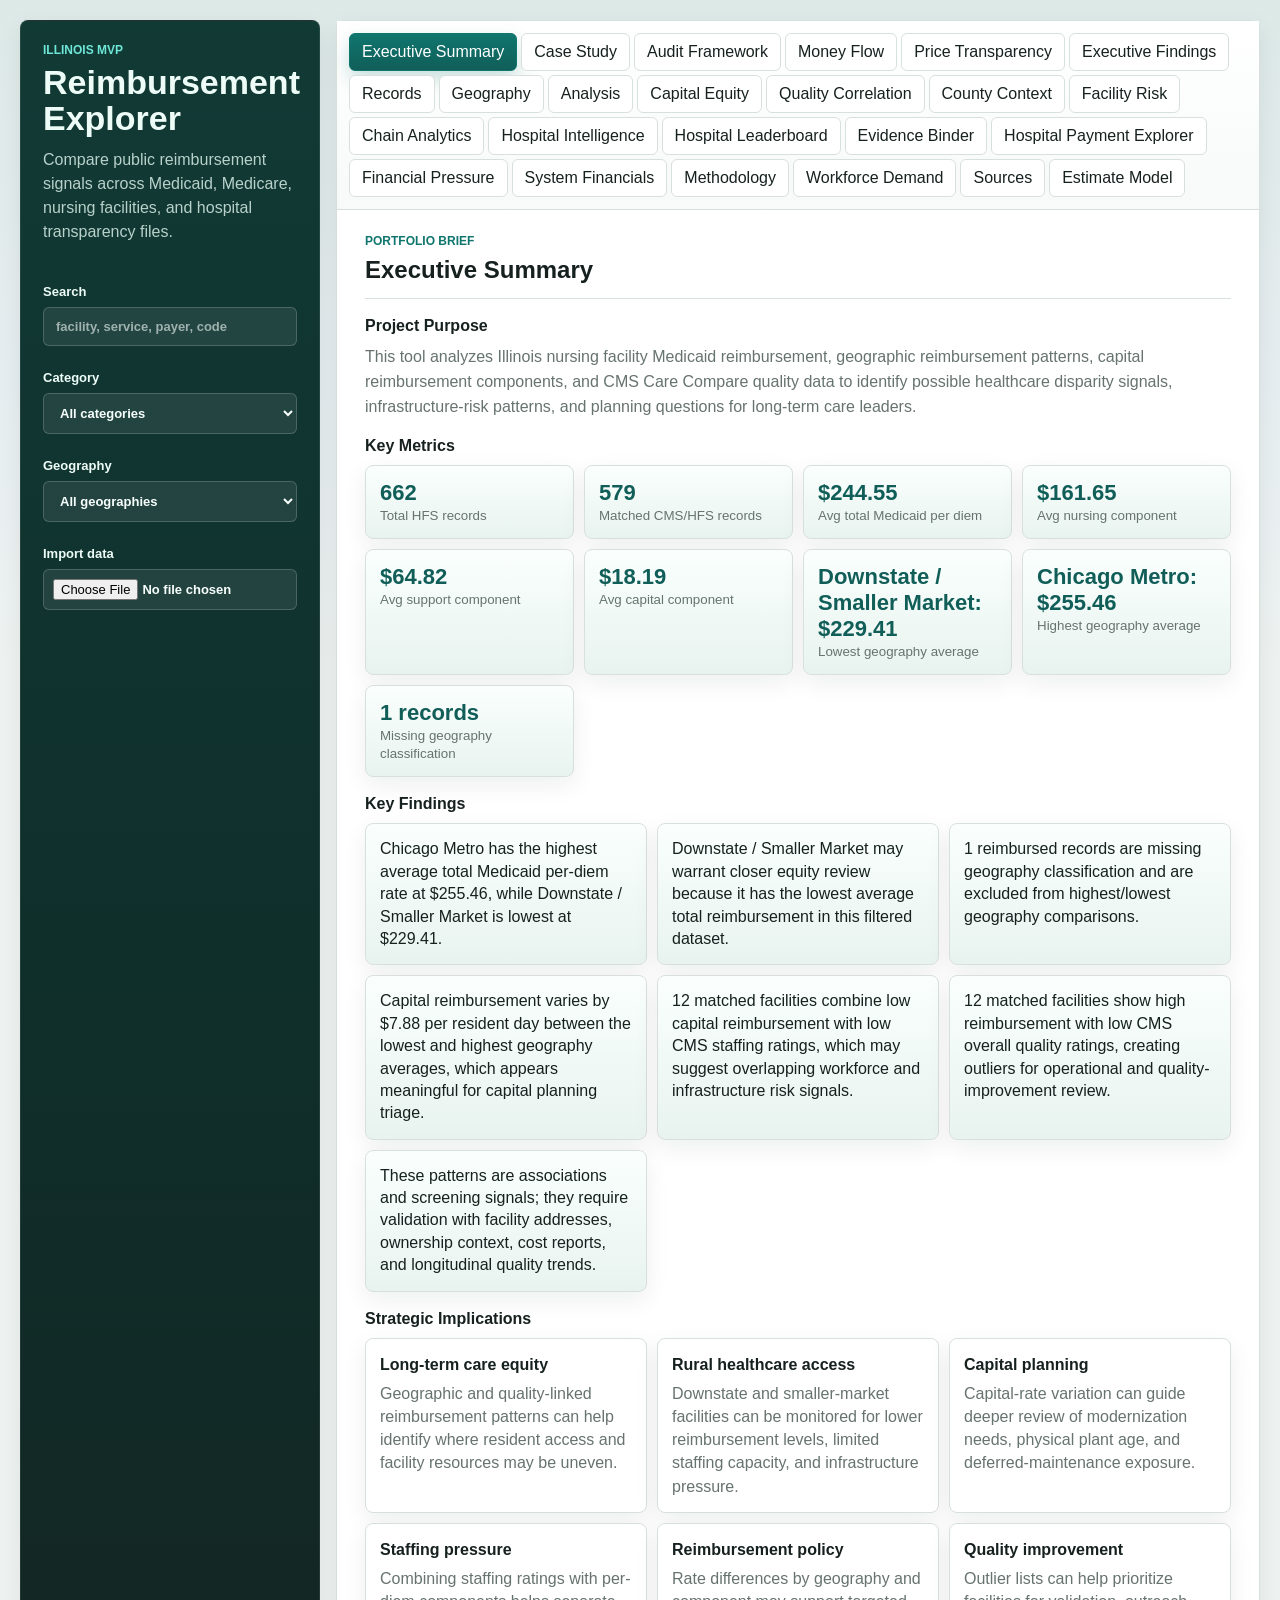
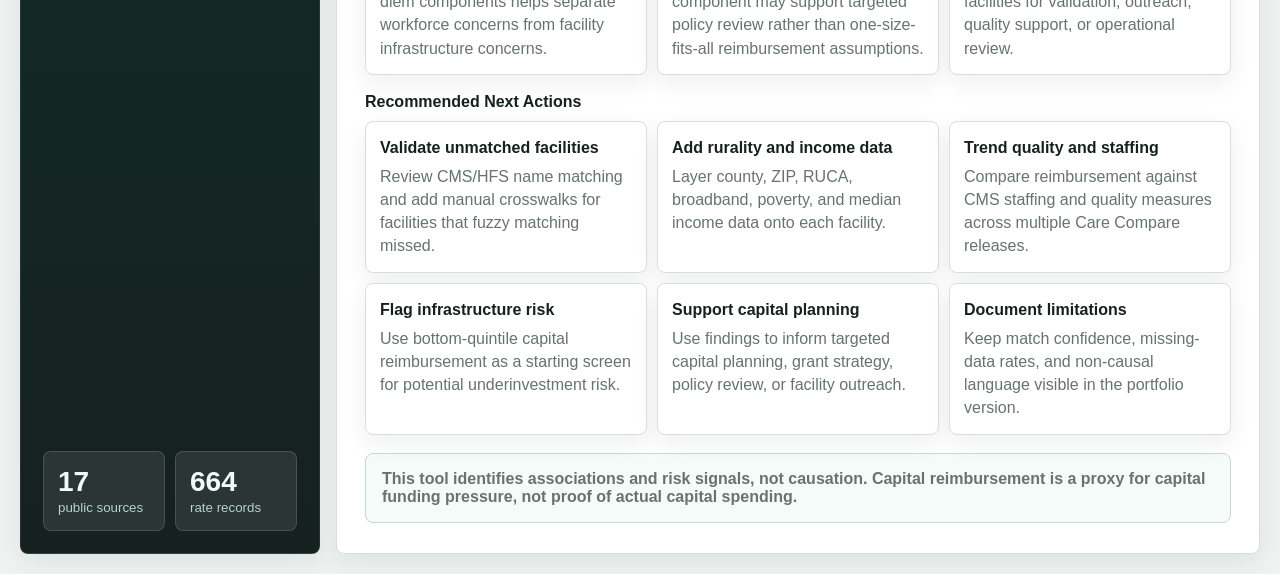
==== index.html @ bda6187b "Add system capacity extraction queue" ====
<!doctype html>
<html lang="en">
  <head>
    <meta charset="utf-8">
    <meta name="viewport" content="width=device-width, initial-scale=1">
    <title>Illinois Reimbursement Explorer</title>
    <link rel="stylesheet" href="styles.css?v=2026-05-26-case-study-1">
  </head>
  <body>
    <main class="shell">
      <section class="workspace">
        <aside class="sidebar" aria-label="Research controls">
          <div>
            <p class="eyebrow">Illinois MVP</p>
            <h1>Reimbursement Explorer</h1>
            <p class="lede">Compare public reimbursement signals across Medicaid, Medicare, nursing facilities, and hospital transparency files.</p>
          </div>

          <label class="field">
            <span>Search</span>
            <input id="searchInput" type="search" placeholder="facility, service, payer, code">
          </label>

          <label class="field">
            <span>Category</span>
            <select id="categorySelect">
              <option value="all">All categories</option>
            </select>
          </label>

          <label class="field">
            <span>Geography</span>
            <select id="tierSelect">
              <option value="all">All geographies</option>
            </select>
          </label>

          <label class="field">
            <span>Import data</span>
            <input id="importInput" type="file" accept=".csv,.json,application/json,text/csv">
          </label>

          <div class="metric-stack">
            <div>
              <span id="sourceCount">0</span>
              <small>public sources</small>
            </div>
            <div>
              <span id="recordCount">0</span>
              <small>rate records</small>
            </div>
          </div>
        </aside>

        <section class="content">
          <nav class="tabs" aria-label="Dashboard sections">
            <button class="tab active" data-tab="executive">Executive Summary</button>
            <button class="tab" data-tab="caseStudy">Case Study</button>
            <button class="tab" data-tab="audit">Audit Framework</button>
            <button class="tab" data-tab="moneyFlow">Money Flow</button>
            <button class="tab" data-tab="priceTransparency">Price Transparency</button>
            <button class="tab" data-tab="findings">Executive Findings</button>
            <button class="tab" data-tab="records">Records</button>
            <button class="tab" data-tab="geography">Geography</button>
            <button class="tab" data-tab="analysis">Analysis</button>
            <button class="tab" data-tab="capital">Capital Equity</button>
            <button class="tab" data-tab="quality">Quality Correlation</button>
            <button class="tab" data-tab="county">County Context</button>
            <button class="tab" data-tab="facilityRisk">Facility Risk</button>
            <button class="tab" data-tab="chain">Chain Analytics</button>
            <button class="tab" data-tab="hospital">Hospital Intelligence</button>
            <button class="tab" data-tab="leaderboard">Hospital Leaderboard</button>
            <button class="tab" data-tab="binder">Evidence Binder</button>
            <button class="tab" data-tab="payment">Hospital Payment Explorer</button>
            <button class="tab" data-tab="pressure">Financial Pressure</button>
            <button class="tab" data-tab="systemFinance">System Financials</button>
            <button class="tab" data-tab="methodology">Methodology</button>
            <button class="tab" data-tab="workforce">Workforce Demand</button>
            <button class="tab" data-tab="sources">Sources</button>
            <button class="tab" data-tab="model">Estimate Model</button>
          </nav>

          <section id="executivePanel" class="panel active" aria-labelledby="executive">
            <div class="panel-head">
              <div>
                <p class="eyebrow">Portfolio brief</p>
                <h2>Executive Summary</h2>
              </div>
            </div>
            <section class="summary-section">
              <h3>Project Purpose</h3>
              <p id="projectPurpose" class="summary-copy"></p>
            </section>
            <section class="summary-section">
              <h3>Key Metrics</h3>
              <div id="executiveMetricCards" class="executive-metrics"></div>
            </section>
            <section class="summary-section">
              <h3>Key Findings</h3>
              <div id="executiveFindings" class="finding-list"></div>
            </section>
            <section class="summary-section">
              <h3>Strategic Implications</h3>
              <div id="strategicImplications" class="strategy-grid"></div>
            </section>
            <section class="summary-section">
              <h3>Recommended Next Actions</h3>
              <div id="recommendedActions" class="strategy-grid"></div>
            </section>
            <div class="callout muted-callout">
              This tool identifies associations and risk signals, not causation. Capital reimbursement is a proxy for capital funding pressure, not proof of actual capital spending.
            </div>
          </section>

          <section id="caseStudyPanel" class="panel" aria-labelledby="caseStudy">
            <div class="panel-head">
              <div>
                <p class="eyebrow">Portfolio story</p>
                <h2>Case Study</h2>
              </div>
            </div>
            <div class="callout muted-callout">
              This case study explains the project as a healthcare economics, reimbursement intelligence, and disparity analytics portfolio piece. Findings are screening signals and should be validated before operational, financial, or policy decisions.
            </div>
            <section class="summary-section">
              <h3>Project Narrative</h3>
              <div id="caseStudyNarrative" class="narrative-box"></div>
            </section>
            <section class="summary-section">
              <h3>Top Insights</h3>
              <div id="caseStudyInsightCards" class="executive-metrics"></div>
            </section>
            <section class="summary-section">
              <h3>Evidence Stack</h3>
              <div id="caseStudyEvidenceRows" class="data-table"></div>
            </section>
            <div class="risk-dashboard-grid">
              <section>
                <h3>Strategic Value</h3>
                <div id="caseStudyValueCards" class="finding-list"></div>
              </section>
              <section>
                <h3>Limitations + Next Steps</h3>
                <div id="caseStudyNextSteps" class="finding-list"></div>
              </section>
            </div>
            <section class="summary-section">
              <h3>Portfolio Blurb</h3>
              <div id="caseStudyPortfolioBlurb" class="narrative-box"></div>
            </section>
          </section>

          <section id="auditPanel" class="panel" aria-labelledby="audit">
            <div class="panel-head">
              <div>
                <p class="eyebrow">Audit spine</p>
                <h2>Healthcare Reimbursement Audit Framework</h2>
              </div>
            </div>
            <section class="summary-section">
              <h3>Guiding Question</h3>
              <p class="summary-copy">How does the healthcare system reimburse facilities, where does public money flow, and what can public data actually prove?</p>
            </section>
            <section class="summary-section">
              <h3>Audit Evidence Map</h3>
              <div id="auditEvidenceMap" class="audit-evidence-map"></div>
            </section>
            <div id="auditPipeline" class="audit-pipeline"></div>
            <section class="summary-section">
              <h3>Evidence Types</h3>
              <div id="evidenceTypeCards" class="evidence-grid"></div>
            </section>
            <section class="summary-section">
              <h3>Data Expansion Queue</h3>
              <div id="sourceRegistryRows" class="source-registry"></div>
            </section>
            <div class="callout muted-callout">
              The goal is compliant reimbursement intelligence: complete documentation, accurate coding, care progression, avoidable-complication prevention, and clear limits on what public data can prove.
            </div>
          </section>

          <section id="moneyFlowPanel" class="panel" aria-labelledby="moneyFlow">
            <div class="panel-head">
              <div>
                <p class="eyebrow">Reported payment flow</p>
                <h2>Medicaid Money Flow</h2>
              </div>
            </div>
            <div class="callout muted-callout">
              HFS provider-level transparency data shows aggregate public payment flow by provider, county, provider type, and service year. It is reported payment evidence, not claim-level detail.
            </div>
            <section class="summary-section">
              <h3>Money Flow Summary</h3>
              <div id="moneyFlowMetricCards" class="executive-metrics"></div>
            </section>
            <div class="money-flow-grid">
              <section>
                <h3>Top Paid Providers</h3>
                <div id="topPaidProviders" class="data-table"></div>
              </section>
              <section>
                <h3>Payments by Provider Type</h3>
                <div id="providerTypePayments" class="data-table"></div>
              </section>
            </div>
            <div class="money-flow-grid">
              <section>
                <h3>Payments by County</h3>
                <div id="countyPayments" class="data-table"></div>
              </section>
              <section>
                <h3>Evidence Limits</h3>
                <div id="moneyFlowLimits" class="finding-list"></div>
              </section>
            </div>
          </section>

          <section id="priceTransparencyPanel" class="panel" aria-labelledby="priceTransparency">
            <div class="panel-head">
              <div>
                <p class="eyebrow">Hospital standard charges</p>
                <h2>Price Transparency Importer</h2>
              </div>
              <button id="queryPriceTransparencyButton" class="button">Query Price Files</button>
            </div>
            <div class="callout muted-callout">
              Hospital machine-readable files can show gross charges, cash prices, and payer negotiated-rate signals. They do not prove actual paid claims, patient responsibility, volume, medical necessity, or Medicaid/Medicare payment when those public programs are excluded.
            </div>
            <p id="priceTransparencyStatus" class="status" aria-live="polite"></p>
            <section class="summary-section">
              <h3>Price File Summary</h3>
              <div id="priceTransparencyMetricCards" class="executive-metrics"></div>
            </section>
            <section class="summary-section">
              <h3>Statewide Coverage</h3>
              <div id="priceTransparencyCoverageCards" class="executive-metrics"></div>
            </section>
            <section class="summary-section">
              <h3>Source Registry</h3>
              <div id="priceTransparencyStatusRows" class="data-table"></div>
            </section>
            <section class="summary-section">
              <h3>Source Files</h3>
              <div id="priceTransparencySourceRows" class="data-table"></div>
            </section>
            <section class="summary-section">
              <h3>Service Basket Coverage</h3>
              <div id="priceTransparencyBasketRows" class="data-table wide"></div>
            </section>
            <section class="summary-section">
              <h3>Normalized Price Rows</h3>
              <div id="priceTransparencyExampleRows" class="data-table wide"></div>
            </section>
            <section class="summary-section">
              <h3>Quality Checks</h3>
              <div id="priceTransparencyQualityRows" class="data-table"></div>
            </section>
            <section class="summary-section">
              <h3>Evidence Limits</h3>
              <div id="priceTransparencyLimitCards" class="finding-list"></div>
            </section>
          </section>

          <section id="findingsPanel" class="panel" aria-labelledby="findings">
            <div class="panel-head">
              <div>
                <p class="eyebrow">Policy brief</p>
                <h2>Executive Findings</h2>
              </div>
            </div>
            <div class="callout muted-callout">
              These findings identify associations and screening signals across reimbursement, CMS quality, and county social context. They do not establish causation.
            </div>
            <section class="summary-section">
              <h3>Export-Ready Summary Cards</h3>
              <div id="policySummaryCards" class="executive-metrics"></div>
            </section>
            <section class="summary-section">
              <h3>Report Narrative</h3>
              <div id="policyNarrative" class="narrative-box"></div>
            </section>
            <section class="summary-section">
              <h3>What This May Suggest</h3>
              <div id="policySuggestionCards" class="finding-list"></div>
            </section>
            <div class="policy-grid">
              <section>
                <h3>High Reimbursement + Low Quality Counties</h3>
                <div id="highReimbursementLowQualityCounties" class="data-table"></div>
              </section>
              <section>
                <h3>Low Reimbursement + High Social Risk</h3>
                <div id="lowReimbursementHighRiskCounties" class="data-table"></div>
              </section>
            </div>
            <div class="policy-grid">
              <section>
                <h3>High Capital + Weak Staffing Facilities</h3>
                <div id="highCapitalWeakStaffingFacilities" class="data-table"></div>
              </section>
              <section>
                <h3>Rural Counties with Limited Facility Coverage</h3>
                <div id="ruralLimitedCoverageCounties" class="data-table"></div>
              </section>
            </div>
          </section>

          <section id="recordsPanel" class="panel" aria-labelledby="records">
            <div class="panel-head">
              <div>
                <p class="eyebrow">Published amounts</p>
                <h2>Starter Dataset</h2>
              </div>
              <button id="exportButton" class="button">Export JSON</button>
            </div>
            <p id="importStatus" class="status" aria-live="polite"></p>
            <div class="summary-grid" aria-label="Filtered reimbursement summary">
              <div>
                <span id="visibleCount">0</span>
                <small>visible records</small>
              </div>
              <div>
                <span id="averageAmount">$0</span>
                <small>average published amount</small>
              </div>
              <div>
                <span id="rangeAmount">$0-$0</span>
                <small>published range</small>
              </div>
            </div>
            <div id="cards" class="cards"></div>
          </section>

          <section id="geographyPanel" class="panel" aria-labelledby="geography">
            <div class="panel-head">
              <div>
                <p class="eyebrow">Disparity lens</p>
                <h2>HSA-Based Rate Comparison</h2>
              </div>
            </div>
            <div id="geographyCommentary" class="callout"></div>
            <div class="comparison-layout">
              <section>
                <h3>Market Tier Comparison</h3>
                <div id="tierRows" class="comparison-list"></div>
              </section>
              <section>
                <h3>Health Service Area Comparison</h3>
                <div id="hsaRows" class="comparison-list"></div>
              </section>
            </div>
          </section>

          <section id="analysisPanel" class="panel" aria-labelledby="analysis">
            <div class="panel-head">
              <div>
                <p class="eyebrow">Rate drivers</p>
                <h2>Component Analysis</h2>
              </div>
            </div>
            <div id="findingList" class="finding-list"></div>
            <div class="analysis-layout">
              <section>
                <h3>Average Rate Components</h3>
                <div id="componentRows" class="component-list"></div>
              </section>
              <section>
                <h3>Highest Published Rates</h3>
                <div id="topFacilities" class="facility-list"></div>
              </section>
              <section>
                <h3>Lowest Published Rates</h3>
                <div id="bottomFacilities" class="facility-list"></div>
              </section>
            </div>
          </section>

          <section id="capitalPanel" class="panel" aria-labelledby="capital">
            <div class="panel-head">
              <div>
                <p class="eyebrow">Capital planning</p>
                <h2>Capital Equity</h2>
              </div>
            </div>
            <div class="callout">
              Illinois HFS nursing facility rates are per-resident-per-day Medicaid reimbursement amounts. The total per diem is made up of nursing, support, and capital components.
            </div>
            <div id="capitalFindingList" class="finding-list"></div>
            <div class="capital-grid">
              <section>
                <h3>Capital by Geography</h3>
                <div id="capitalGeographyRows" class="data-table"></div>
              </section>
              <section>
                <h3>Lowest Capital Rates</h3>
                <div id="lowestCapitalRows" class="data-table"></div>
              </section>
              <section>
                <h3>Highest Capital Rates</h3>
                <div id="highestCapitalRows" class="data-table"></div>
              </section>
            </div>
            <section class="watchlist-section">
              <h3>Infrastructure Risk Watchlist</h3>
              <p class="status">Bottom 20% of facilities by capital reimbursement within the current filters.</p>
              <div id="capitalWatchlistRows" class="data-table wide"></div>
            </section>
            <div class="callout muted-callout">
              Capital rate is not the same as actual capital spending. It is a reimbursement component and should be interpreted as a proxy for capital funding pressure, not proof of facility investment decisions.
            </div>
          </section>

          <section id="qualityPanel" class="panel" aria-labelledby="quality">
            <div class="panel-head">
              <div>
                <p class="eyebrow">Care Compare</p>
                <h2>Quality Correlation</h2>
              </div>
            </div>
            <div class="callout muted-callout">
              CMS Care Compare quality ratings are matched to HFS facility rates by facility name and city. Findings show associations only and require further validation before drawing causal conclusions.
            </div>
            <div id="qualityFindingList" class="finding-list"></div>
            <div class="quality-grid">
              <section>
                <h3>Total Rate by Overall Rating</h3>
                <div id="overallRatingRows" class="data-table"></div>
              </section>
              <section>
                <h3>Capital Rate by Staffing Rating</h3>
                <div id="staffingRatingRows" class="data-table"></div>
              </section>
            </div>
            <div class="quality-grid">
              <section>
                <h3>Low Capital + Low Staffing</h3>
                <div id="lowCapitalLowStaffingRows" class="data-table"></div>
              </section>
              <section>
                <h3>High Reimbursement + Low Quality</h3>
                <div id="highRateLowQualityRows" class="data-table"></div>
              </section>
            </div>
          </section>

          <section id="countyPanel" class="panel" aria-labelledby="county">
            <div class="panel-head">
              <div>
                <p class="eyebrow">Disparity context</p>
                <h2>County Context</h2>
              </div>
            </div>
            <div class="callout muted-callout">
              County-level social data provides context only and does not prove that reimbursement causes quality or access differences. Poverty uses County Health Rankings' child poverty measure as the county poverty proxy.
            </div>
            <div id="countyFindingList" class="finding-list"></div>
            <section class="summary-section">
              <h3>Look-Closer Counties</h3>
              <div id="countyPriorityCards" class="county-priority-grid"></div>
            </section>
            <section class="summary-section">
              <h3>County Drilldown</h3>
              <div id="countyDrilldown" class="county-drilldown"></div>
            </section>
            <section class="summary-section">
              <h3>County Summary</h3>
              <div id="countySummaryRows" class="data-table wide"></div>
            </section>
            <section class="summary-section">
              <h3>Disparity Risk Flags</h3>
              <div id="countyRiskRows" class="data-table wide"></div>
            </section>
          </section>

          <section id="facilityRiskPanel" class="panel" aria-labelledby="facilityRisk">
            <div class="panel-head">
              <div>
                <p class="eyebrow">Risk intelligence</p>
                <h2>Facility Risk</h2>
              </div>
            </div>
            <div class="callout muted-callout">
              This is exploratory analytics. Facility Risk Score identifies patterns and associations that may indicate infrastructure pressure, staffing vulnerability, or disparity risk. It does not prove causation, financial instability, or unsafe care.
            </div>
            <div class="risk-filter-grid">
              <label class="field">
                <span>Risk level</span>
                <select id="riskLevelSelect">
                  <option value="all">All risk levels</option>
                </select>
              </label>
              <label class="field">
                <span>Ownership</span>
                <select id="ownershipSelect">
                  <option value="all">All ownership types</option>
                </select>
              </label>
              <label class="field">
                <span>Staffing rating</span>
                <select id="staffingRatingSelect">
                  <option value="all">All staffing ratings</option>
                </select>
              </label>
            </div>
            <div id="riskInsightCards" class="finding-list"></div>
            <div class="risk-dashboard-grid">
              <section>
                <h3>Illinois Facility Risk Map</h3>
                <div id="illinoisRiskMap" class="map-panel"></div>
              </section>
              <section>
                <h3>Facility Drilldown</h3>
                <div id="facilityDrilldown" class="drilldown-card"></div>
              </section>
            </div>
            <div class="risk-dashboard-grid">
              <section>
                <h3>Top 25 Highest-Risk Facilities</h3>
                <div id="topRiskFacilities" class="data-table"></div>
              </section>
              <section>
                <h3>Risk Distribution</h3>
                <div id="riskDistribution" class="component-list"></div>
                <h3>Risk Breakdown</h3>
                <div id="riskBreakdown" class="component-list"></div>
              </section>
            </div>
            <div class="risk-dashboard-grid">
              <section>
                <h3>Highest-Risk Counties</h3>
                <div id="highestRiskCounties" class="data-table"></div>
              </section>
              <section>
                <h3>Average Risk by Geography</h3>
                <div id="riskByGeography" class="data-table"></div>
              </section>
            </div>
            <div class="risk-dashboard-grid">
              <section>
                <h3>Risk vs Reimbursement</h3>
                <div id="riskReimbursementScatter" class="scatter-panel"></div>
              </section>
              <section>
                <h3>Risk vs Staffing</h3>
                <div id="riskStaffingScatter" class="scatter-panel"></div>
              </section>
            </div>
          </section>

          <section id="chainPanel" class="panel" aria-labelledby="chain">
            <div class="panel-head">
              <div>
                <p class="eyebrow">Operator intelligence</p>
                <h2>Chain Analytics</h2>
              </div>
            </div>
            <div class="callout muted-callout">
              Chain analytics use CMS Care Compare chain fields where available. These are portfolio screening signals only and should be validated against current ownership, management agreements, leases, cost reports, and facility-level diligence.
            </div>
            <section class="summary-section">
              <h3>Operator Risk Signals</h3>
              <div id="chainInsightCards" class="finding-list"></div>
            </section>
            <div class="risk-dashboard-grid">
              <section>
                <h3>Highest-Risk Chains / Operators</h3>
                <div id="chainSummaryRows" class="data-table"></div>
              </section>
              <section>
                <h3>Selected Operator Profile</h3>
                <div id="chainDrilldown" class="drilldown-card"></div>
              </section>
            </div>
            <div class="risk-dashboard-grid">
              <section>
                <h3>Operator Watchlist</h3>
                <div id="chainWatchlistRows" class="data-table"></div>
              </section>
              <section>
                <h3>Facilities in Selected Operator</h3>
                <div id="chainFacilityRows" class="data-table"></div>
              </section>
            </div>
          </section>

          <section id="hospitalPanel" class="panel" aria-labelledby="hospital">
            <div class="panel-head">
              <div>
                <p class="eyebrow">Hospital expansion</p>
                <h2>Hospital Intelligence</h2>
              </div>
            </div>
            <div class="callout muted-callout">
              Hospital Intelligence starts with CMS Hospital General Information for Illinois, linked 2026 HFS hospital rate sheet PDFs, and parsed HFS payment parameters. It identifies access, quality, ownership, county-context, and reimbursement signals while claim-level payment modeling and hospital price transparency remain next data layers.
            </div>
            <section class="summary-section">
              <h3>Hospital Market Signals</h3>
              <div id="hospitalInsightCards" class="finding-list"></div>
            </section>
            <section class="summary-section">
              <h3>Key Hospital Metrics</h3>
              <div id="hospitalMetricCards" class="executive-metrics"></div>
            </section>
            <div class="risk-dashboard-grid">
              <section>
                <h3>Hospital Access by County</h3>
                <div id="hospitalCountyRows" class="data-table"></div>
              </section>
              <section>
                <h3>Selected Hospital Profile</h3>
                <div id="hospitalDrilldown" class="drilldown-card"></div>
              </section>
            </div>
            <div class="risk-dashboard-grid">
              <section>
                <h3>Low Rating + Social Risk Watchlist</h3>
                <div id="hospitalRiskRows" class="data-table"></div>
              </section>
              <section>
                <h3>Parsed HFS Rate Values</h3>
                <div id="hospitalRateValueRows" class="data-table"></div>
              </section>
            </div>
            <div class="risk-dashboard-grid">
              <section>
                <h3>Hospital Expansion Roadmap</h3>
                <div id="hospitalRoadmapCards" class="finding-list"></div>
              </section>
            </div>
          </section>

          <section id="leaderboardPanel" class="panel" aria-labelledby="leaderboard">
            <div class="panel-head">
              <div>
                <p class="eyebrow">Statewide comparison</p>
                <h2>Hospital Leaderboard</h2>
              </div>
            </div>
            <div class="callout muted-callout">
              This leaderboard ranks hospitals by current public evidence in the app. It is an explainable screening tool, not an official quality, finance, or reimbursement ranking.
            </div>
            <section class="summary-section">
              <h3>Leaderboard Signals</h3>
              <div id="leaderboardMetricCards" class="executive-metrics"></div>
            </section>
            <section class="summary-section">
              <h3>Top Hospitals By Current Evidence</h3>
              <div id="leaderboardRows" class="data-table wide"></div>
            </section>
            <div class="risk-dashboard-grid">
              <section>
                <h3>Selected Hospital Score</h3>
                <div id="leaderboardDrilldown" class="drilldown-card"></div>
              </section>
              <section>
                <h3>How The Score Works</h3>
                <div id="leaderboardMethodology" class="finding-list compact-findings"></div>
              </section>
            </div>
          </section>

          <section id="binderPanel" class="panel" aria-labelledby="binder">
            <div class="panel-head">
              <div>
                <p class="eyebrow">Facility proof file</p>
                <h2>Facility Evidence Binder</h2>
              </div>
            </div>
            <div class="callout muted-callout">
              This page keeps price, public payment, cost economics, system financials, and clinical reimbursement logic separate. It is built to answer what public data can prove without treating charges, payment, cost, and margin as the same thing.
            </div>
            <section class="summary-section">
              <h3>Binder Snapshot</h3>
              <div id="binderSnapshotCards" class="executive-metrics"></div>
            </section>
            <section class="summary-section">
              <h3>Evidence Stack</h3>
              <div id="binderEvidenceStack" class="binder-stack"></div>
            </section>
            <section class="summary-section">
              <h3>Evidence Completeness</h3>
              <div id="binderEvidenceCompleteness" class="executive-metrics"></div>
            </section>
            <section class="summary-section">
              <h3>Hospital Peer Comparison</h3>
              <div id="binderPeerFindings" class="finding-list compact-findings"></div>
              <div id="binderPeerRows" class="data-table wide"></div>
            </section>
            <section class="summary-section">
              <h3>Service Basket Comparison</h3>
              <div class="callout muted-callout">
                Price rows are posted charge/rate signals. They are useful for comparing public price files, but they do not prove paid claims, cost, margin, payer mix, denials, or patient responsibility.
              </div>
              <div id="binderPriceBasketRows" class="data-table wide"></div>
            </section>
            <section class="summary-section">
              <h3>Payer / Rate Spread</h3>
              <div id="binderPayerSpreadRows" class="data-table wide"></div>
            </section>
            <div class="risk-dashboard-grid">
              <section>
                <h3>Normalized Price Rows</h3>
                <div id="binderServiceExamples" class="data-table wide"></div>
              </section>
              <section>
                <h3>Public Payment Rows</h3>
                <div id="binderPaymentRows" class="data-table"></div>
              </section>
            </div>
            <section class="summary-section">
              <h3>Cost Report Economics</h3>
              <div id="binderCostReportRows" class="cost-report-grid"></div>
            </section>
            <section class="summary-section">
              <h3>Why Can It Still Operate?</h3>
              <div id="binderOperatingContext" class="operating-context"></div>
            </section>
            <section class="summary-section">
              <h3>Benchmark Scorecard Bridge</h3>
              <div id="binderBenchmarkRows" class="benchmark-scorecard"></div>
            </section>
            <div class="risk-dashboard-grid">
              <section>
                <h3>Clinical Logic Workbench</h3>
                <div id="binderClinicalWorkbench" class="finding-list"></div>
              </section>
              <section>
                <h3>Next Proof Tasks</h3>
                <div id="binderProofTasks" class="finding-list"></div>
              </section>
            </div>
          </section>

          <section id="paymentPanel" class="panel" aria-labelledby="payment">
            <div class="panel-head">
              <div>
                <p class="eyebrow">Payment analytics</p>
                <h2>Hospital Payment Explorer</h2>
              </div>
            </div>
            <div class="callout muted-callout">
              Explore parsed Illinois HFS hospital rate-sheet parameters by hospital. These values are reimbursement inputs for analysis, not guaranteed payment amounts or patient bills.
            </div>
            <section class="summary-section">
              <h3>Payment Explorer Findings</h3>
              <div id="paymentExplorerFindings" class="finding-list"></div>
            </section>
            <section class="summary-section">
              <h3>Selected Hospital Comparison</h3>
              <div id="paymentComparisonCards" class="executive-metrics"></div>
            </section>
            <div class="risk-dashboard-grid">
              <section>
                <h3>Hospitals with Parsed HFS Payments</h3>
                <div id="paymentHospitalRows" class="data-table"></div>
              </section>
              <section>
                <h3>Selected Payment Profile</h3>
                <div id="paymentDrilldown" class="drilldown-card"></div>
              </section>
            </div>
            <div class="risk-dashboard-grid">
              <section>
                <h3>Peer Group Benchmarks</h3>
                <div id="paymentPeerRows" class="data-table"></div>
              </section>
              <section>
                <h3>Payment Field Dictionary</h3>
                <div id="paymentDictionaryRows" class="data-table"></div>
              </section>
            </div>
          </section>

          <section id="pressurePanel" class="panel" aria-labelledby="pressure">
            <div class="panel-head">
              <div>
                <p class="eyebrow">Operating reality</p>
                <h2>Financial Pressure + Service Scenarios</h2>
              </div>
            </div>
            <div class="callout muted-callout">
              This tab combines HCRIS cost-report economics, public Medicaid payment flow, HFS hospital rate parameters, county context, quality signals, and workforce observations. It identifies pressure indicators and scenario questions, not confirmed distress or service-line profitability.
            </div>
            <section class="summary-section">
              <h3>Pressure Signal Summary</h3>
              <div id="pressureMetricCards" class="executive-metrics"></div>
            </section>
            <section class="summary-section">
              <h3>What To Investigate</h3>
              <div id="pressureFindingCards" class="finding-list"></div>
            </section>
            <div class="risk-dashboard-grid">
              <section>
                <h3>Highest Public Pressure Signals</h3>
                <div id="pressureHospitalRows" class="data-table"></div>
              </section>
              <section>
                <h3>Selected Hospital Pressure Profile</h3>
                <div id="pressureDrilldown" class="drilldown-card"></div>
              </section>
            </div>
            <section class="summary-section">
              <h3>Why Can It Still Operate?</h3>
              <div id="pressureOperatingContext" class="operating-context"></div>
            </section>
            <div class="risk-dashboard-grid">
              <section>
                <h3>Service-Line Scenarios To Model</h3>
                <div id="pressureScenarioCards" class="scenario-grid"></div>
              </section>
              <section>
                <h3>Evidence Needed Next</h3>
                <div id="pressureEvidenceRows" class="data-table"></div>
              </section>
            </div>
          </section>

          <section id="methodologyPanel" class="panel" aria-labelledby="methodology">
            <div class="panel-head">
              <div>
                <p class="eyebrow">Data governance</p>
                <h2>Data Coverage + Methodology</h2>
              </div>
            </div>
            <div class="callout muted-callout">
              This page documents what the dashboard can support today, where the data is incomplete, and how to interpret risk and reimbursement signals without overclaiming causation.
            </div>
            <section class="summary-section">
              <h3>Dataset Coverage</h3>
              <div id="coverageMetricCards" class="executive-metrics"></div>
            </section>
            <section class="summary-section">
              <h3>Coverage by Layer</h3>
              <div id="coverageRows" class="data-table"></div>
            </section>
            <div class="risk-dashboard-grid">
              <section>
                <h3>Methodology Notes</h3>
                <div id="methodologyNotes" class="finding-list"></div>
              </section>
              <section>
                <h3>Known Data Gaps</h3>
                <div id="dataGapRows" class="data-table"></div>
              </section>
            </div>
            <section class="summary-section">
              <h3>Recommended Next Data Layers</h3>
              <div id="nextLayerCards" class="finding-list"></div>
            </section>
          </section>

          <section id="workforcePanel" class="panel" aria-labelledby="workforce">
            <div class="panel-head">
              <div>
                <p class="eyebrow">Labor market signal</p>
                <h2>Workforce Demand</h2>
              </div>
              <button id="refreshCareersButton" class="button">Query Careers Data</button>
            </div>
            <div class="callout muted-callout">
              Careers pages and job-opening counts are operating context. They can suggest workforce demand or staffing pressure, but they do not prove vacancy rate, turnover, unsafe staffing, or budgeted headcount.
            </div>
            <p id="careersStatus" class="status" aria-live="polite"></p>
            <section class="summary-section">
              <h3>Workforce Signal Summary</h3>
              <div id="careersMetricCards" class="executive-metrics"></div>
            </section>
            <section class="summary-section">
              <h3>Market Landscape</h3>
              <div id="careerLandscape" class="workforce-landscape"></div>
            </section>
            <section class="summary-section">
              <h3>Facility Careers Observations</h3>
              <div id="careersRows" class="data-table wide"></div>
            </section>
            <section class="summary-section">
              <h3>Selected Facility Roles</h3>
              <div id="careerDrilldown" class="drilldown-card"></div>
            </section>
          </section>

          <section id="systemFinancePanel" class="panel" aria-labelledby="systemFinance">
            <div class="panel-head">
              <div>
                <p class="eyebrow">System capacity layer</p>
                <h2>System Financial Deep Dive</h2>
              </div>
            </div>
            <div class="callout muted-callout">
              This page compares facility HCRIS stress against parent-system financial capacity. It helps ask whether a weak facility has system revenue scale, liquidity, debt capacity, community mission context, or strategic access reasons that could keep it operating.
            </div>
            <section class="summary-section">
              <h3>System Capacity Summary</h3>
              <div id="systemFinanceMetricCards" class="executive-metrics"></div>
            </section>
            <section class="summary-section">
              <h3>Health System Registry</h3>
              <div id="systemFinanceRows" class="data-table wide"></div>
            </section>
            <section class="summary-section">
              <h3>Selected System Detail</h3>
              <div id="systemFinanceDetail" class="system-finance-detail"></div>
            </section>
            <section class="summary-section">
              <h3>Facility vs System</h3>
              <div id="systemFinanceHospitalRows" class="data-table wide"></div>
            </section>
            <section class="summary-section">
              <h3>Missing Before Distress Claim</h3>
              <div id="systemFinanceEvidenceGaps" class="finding-list"></div>
            </section>
            <section class="summary-section">
              <h3>Capacity Evidence Extraction Queue</h3>
              <div id="systemFinanceExtractionRows" class="data-table wide"></div>
            </section>
          </section>

          <section id="sourcesPanel" class="panel" aria-labelledby="sources">
            <div class="panel-head">
              <div>
                <p class="eyebrow">Research map</p>
                <h2>Public Data Sources</h2>
              </div>
            </div>
            <section class="summary-section">
              <h3>System Financials Registry</h3>
              <div id="systemFinancialMetricCards" class="executive-metrics"></div>
              <div id="systemFinancialFactCards" class="executive-metrics"></div>
              <div id="systemFinancialFactRows" class="data-table wide"></div>
              <div id="systemFinancialRows" class="data-table wide"></div>
            </section>
            <section class="summary-section">
              <h3>Core Source List</h3>
            </section>
            <div id="sources" class="source-list"></div>
          </section>

          <section id="modelPanel" class="panel" aria-labelledby="model">
            <div class="panel-head">
              <div>
                <p class="eyebrow">How estimates should work</p>
                <h2>Reimbursement Logic</h2>
              </div>
            </div>
            <div class="model-grid">
              <article>
                <h3>Professional claim</h3>
                <p>Use CPT or HCPCS code, payer, provider type, modifier, locality, and fee schedule effective date.</p>
              </article>
              <article>
                <h3>Hospital outpatient</h3>
                <p>Use CPT/HCPCS, revenue code, APC/EAPG logic where available, drug J-code or NDC, and facility setting.</p>
              </article>
              <article>
                <h3>Hospital inpatient</h3>
                <p>Use diagnosis, procedures, APR-DRG or MS-DRG, length of stay, wage index, add-ons, and facility-specific policy.</p>
              </article>
              <article>
                <h3>Nursing facility</h3>
                <p>Use facility-level per diem rate, effective date, care category, Medicaid utilization, staffing add-ons, and quality incentives.</p>
              </article>
            </div>
            <div class="callout">
              Actual patient responsibility needs benefit design data, including deductible, coinsurance, copay, network status, and prior authorization rules.
            </div>
          </section>
        </section>
      </section>
    </main>
    <script src="app.js?v=2026-05-26-case-study-1"></script>
  </body>
</html>
---- styles.css ----
:root {
  --ink: #1f2a27;
  --muted: #68736e;
  --line: #dfe5df;
  --paper: #f5f6f2;
  --panel: #ffffff;
  --accent: #47786b;
  --accent-2: #9f5b49;
  --accent-3: #526f91;
  --soft: #f0f4ef;
  --soft-blue: #f1f5f9;
  --soft-warning: #fbf4eb;
}

* {
  box-sizing: border-box;
}

body {
  margin: 0;
  background: var(--paper);
  color: var(--ink);
  font-family: Arial, Helvetica, sans-serif;
}

button,
input,
select {
  font: inherit;
}

.shell {
  min-height: 100vh;
  padding: 24px;
}

.workspace {
  display: grid;
  grid-template-columns: 320px minmax(0, 1fr);
  gap: 18px;
  max-width: 1280px;
  margin: 0 auto;
}

.sidebar,
.content {
  background: var(--panel);
  border: 1px solid var(--line);
  border-radius: 8px;
}

.sidebar {
  display: flex;
  flex-direction: column;
  gap: 24px;
  min-height: calc(100vh - 48px);
  padding: 22px;
}

.eyebrow {
  margin: 0 0 8px;
  color: var(--accent);
  font-size: 12px;
  font-weight: 700;
  letter-spacing: 0;
  text-transform: uppercase;
}

h1,
h2,
h3,
p {
  margin-top: 0;
}

h1 {
  margin-bottom: 12px;
  font-size: 34px;
  line-height: 1.05;
}

h2 {
  margin-bottom: 0;
  font-size: 24px;
}

h3 {
  margin-bottom: 10px;
  font-size: 16px;
}

.lede {
  color: var(--muted);
  line-height: 1.5;
}

.field {
  display: grid;
  gap: 8px;
  color: var(--muted);
  font-size: 13px;
  font-weight: 700;
}

.field input,
.field select {
  width: 100%;
  border: 1px solid var(--line);
  border-radius: 6px;
  padding: 11px 12px;
  color: var(--ink);
  background: #fff;
}

.field input[type="file"] {
  padding: 9px;
}

.metric-stack {
  display: grid;
  grid-template-columns: 1fr 1fr;
  gap: 10px;
  margin-top: auto;
}

.metric-stack div {
  border: 1px solid var(--line);
  border-radius: 8px;
  padding: 14px;
  background: var(--soft);
}

.metric-stack span {
  display: block;
  font-size: 28px;
  font-weight: 800;
}

.metric-stack small {
  color: var(--muted);
}

.content {
  min-width: 0;
  overflow: visible;
}

.tabs {
  display: flex;
  flex-wrap: wrap;
  gap: 4px;
  border-bottom: 1px solid var(--line);
  padding: 12px;
  background: #fbfbf8;
  overflow-x: auto;
  scrollbar-width: thin;
}

.tab,
.button {
  border: 1px solid var(--line);
  border-radius: 6px;
  background: #fff;
  color: var(--ink);
  cursor: pointer;
  min-height: 38px;
  padding: 8px 12px;
}

.tab.active {
  background: var(--accent);
  border-color: var(--accent);
  color: #fff;
}

.button {
  background: var(--ink);
  border-color: var(--ink);
  color: #fff;
}

.panel {
  display: none;
  overflow-x: auto;
  padding: 22px;
}

.panel.active {
  display: block;
}

.panel-head {
  display: flex;
  align-items: center;
  justify-content: space-between;
  gap: 16px;
  margin-bottom: 18px;
}

.status {
  min-height: 20px;
  color: var(--muted);
  font-size: 14px;
}

.summary-grid {
  display: grid;
  grid-template-columns: repeat(3, minmax(0, 1fr));
  gap: 10px;
  margin-bottom: 16px;
}

.executive-metrics {
  display: grid;
  grid-template-columns: repeat(4, minmax(0, 1fr));
  gap: 10px;
}

.summary-grid div {
  border: 1px solid var(--line);
  border-radius: 8px;
  padding: 14px;
  background: var(--soft);
}

.metric-card {
  border: 1px solid var(--line);
  border-radius: 8px;
  padding: 14px;
  background: var(--soft);
}

.summary-grid span {
  display: block;
  font-size: 22px;
  font-weight: 800;
}

.metric-card span {
  display: block;
  font-size: 22px;
  font-weight: 800;
}

.summary-grid small {
  color: var(--muted);
}

.metric-card small {
  color: var(--muted);
}

.summary-section {
  margin-bottom: 22px;
}

.summary-copy {
  max-width: 900px;
  color: var(--muted);
  line-height: 1.55;
}

.strategy-grid {
  display: grid;
  grid-template-columns: repeat(3, minmax(0, 1fr));
  gap: 10px;
}

.strategy-item {
  border: 1px solid var(--line);
  border-radius: 8px;
  padding: 14px;
  background: #fff;
  line-height: 1.45;
}

.strategy-item strong {
  display: block;
  margin-bottom: 6px;
}

.strategy-item span {
  color: var(--muted);
}

.narrative-box {
  border: 1px solid var(--line);
  border-radius: 8px;
  padding: 16px;
  background: #fff;
  color: var(--muted);
  line-height: 1.6;
}

.map-panel,
.scatter-panel,
.drilldown-card {
  border: 1px solid var(--line);
  border-radius: 8px;
  background: #fff;
  min-height: 320px;
  padding: 14px;
}

.map-panel svg,
.scatter-panel svg {
  display: block;
  width: 100%;
  height: auto;
}

.map-marker,
.scatter-dot {
  cursor: pointer;
  stroke: #fff;
  stroke-width: 1.5;
}

.risk-low {
  fill: #5f9177;
  background: #5f9177;
}

.risk-moderate {
  fill: #c7a45f;
  background: #c7a45f;
}

.risk-elevated {
  fill: #c88761;
  background: #c88761;
}

.risk-high {
  fill: #b56a62;
  background: #b56a62;
}

.drilldown-card {
  color: var(--muted);
  line-height: 1.5;
}

.drilldown-card strong {
  color: var(--ink);
}

.profile-header {
  display: flex;
  align-items: flex-start;
  justify-content: space-between;
  gap: 12px;
  margin-bottom: 14px;
}

.profile-header p {
  margin-bottom: 0;
}

.risk-pill {
  border-radius: 999px;
  color: #fff;
  flex: 0 0 auto;
  font-size: 12px;
  font-weight: 800;
  padding: 6px 10px;
}

.profile-section {
  border-top: 1px solid var(--line);
  padding-top: 14px;
  margin-top: 14px;
}

.profile-section h4 {
  margin: 0 0 10px;
  color: var(--ink);
  font-size: 13px;
  text-transform: uppercase;
}

.profile-grid {
  display: grid;
  grid-template-columns: repeat(2, minmax(0, 1fr));
  gap: 8px;
}

.profile-metric {
  border: 1px solid var(--line);
  border-radius: 8px;
  min-width: 0;
  padding: 10px;
  background: var(--soft);
}

.profile-metric span {
  display: block;
  color: var(--ink);
  font-size: 13px;
  font-weight: 800;
  overflow-wrap: anywhere;
}

.profile-metric small {
  display: block;
  margin-top: 3px;
  color: var(--muted);
}

.profile-note {
  margin: 10px 0 0;
  color: var(--muted);
  font-size: 13px;
}

.hospital-logic-grid,
.evidence-checklist,
.reimbursement-status-grid,
.attachment-queue,
.binder-layer-grid,
.binder-id-grid,
.scenario-grid {
  display: grid;
  grid-template-columns: repeat(2, minmax(240px, 1fr));
  gap: 10px;
}

.hospital-audit-map {
  display: grid;
  grid-template-columns: repeat(4, minmax(120px, 1fr));
  gap: 8px;
}

.hospital-audit-layer {
  display: grid;
  gap: 7px;
  border: 1px solid var(--line);
  border-radius: 8px;
  padding: 10px;
  background: #fff;
  min-width: 0;
}

.hospital-audit-layer strong {
  color: var(--ink);
}

.hospital-audit-layer small {
  color: var(--muted);
  line-height: 1.35;
}

.hospital-audit-layer em {
  color: var(--accent-2);
  font-size: 12px;
  font-style: normal;
  font-weight: 800;
  line-height: 1.3;
}

.reimbursement-workbench {
  display: grid;
  gap: 12px;
  border: 1px solid var(--line);
  border-radius: 8px;
  padding: 14px;
  background: linear-gradient(180deg, #f8fbfa, #ffffff);
}

.reimbursement-workbench > div:first-child {
  display: grid;
  gap: 4px;
}

.reimbursement-workbench p {
  margin: 0;
  color: var(--muted);
  font-size: 13px;
  line-height: 1.45;
}

.reimbursement-status-strip {
  display: grid;
  grid-template-columns: repeat(4, minmax(120px, 1fr));
  gap: 8px;
}

.reimbursement-status-tile {
  display: grid;
  gap: 5px;
  border: 1px solid var(--line);
  border-radius: 8px;
  padding: 10px;
  background: #fff;
  min-width: 0;
}

.reimbursement-status-tile span {
  color: var(--accent-2);
  font-size: 11px;
  font-weight: 900;
  text-transform: uppercase;
}

.reimbursement-status-tile strong {
  color: var(--ink);
  font-size: 13px;
  line-height: 1.25;
}

.system-context {
  background: linear-gradient(180deg, #f8fbff, #ffffff);
  border: 1px solid var(--line);
  border-radius: 8px;
  padding: 14px;
}

.system-summary,
.system-peer-grid {
  display: grid;
  grid-template-columns: minmax(260px, 1fr) minmax(260px, 1fr);
  gap: 14px;
  align-items: start;
}

.system-summary p {
  margin: 6px 0 0;
  color: var(--muted);
  line-height: 1.45;
}

.system-links {
  display: flex;
  flex-wrap: wrap;
  gap: 8px;
  margin-top: 10px;
}

.system-links a {
  border: 1px solid var(--line);
  border-radius: 999px;
  padding: 6px 10px;
  background: #fff;
  color: var(--accent);
  font-size: 12px;
  font-weight: 800;
  text-decoration: none;
}

.system-peer-grid {
  margin-top: 14px;
}

.system-peer-grid h5 {
  margin: 0 0 10px;
  color: var(--ink);
  font-size: 12px;
  text-transform: uppercase;
}

.logic-card,
.evidence-check,
.reimbursement-status-card,
.attachment-card,
.binder-id-card,
.binder-evidence-card,
.scenario-card,
.binder-empty {
  border: 1px solid var(--line);
  border-radius: 8px;
  padding: 12px;
  background: #fff;
  min-width: 0;
}

.logic-card p,
.reimbursement-status-card p,
.attachment-card p,
.binder-evidence-card p,
.scenario-card p,
.binder-empty p {
  margin: 6px 0 0;
  color: var(--muted);
  font-size: 13px;
  line-height: 1.45;
}

.reimbursement-status-grid {
  margin-top: 12px;
}

.reimbursement-status-card {
  display: grid;
  align-content: start;
  gap: 10px;
}

.attachment-queue {
  margin-top: 12px;
}

.attachment-card {
  display: grid;
  gap: 12px;
  align-content: start;
  background: linear-gradient(180deg, #ffffff, #f8fbfa);
}

.attachment-card-head {
  display: grid;
  grid-template-columns: auto minmax(0, 1fr);
  gap: 10px;
  align-items: start;
}

.attachment-card-head strong,
.attachment-card-head small {
  display: block;
  overflow-wrap: anywhere;
}

.attachment-card-head strong {
  color: var(--ink);
  font-size: 15px;
  line-height: 1.25;
}

.attachment-card-head small {
  margin-top: 3px;
  color: var(--accent-3);
  font-size: 12px;
  font-weight: 800;
}

.attachment-card dl {
  display: grid;
  gap: 8px;
  margin: 0;
}

.attachment-card dl div {
  border-top: 1px solid var(--line);
  padding-top: 8px;
}

.attachment-card dt {
  color: var(--ink);
  font-size: 11px;
  font-weight: 900;
  text-transform: uppercase;
}

.attachment-card dd {
  margin: 3px 0 0;
  color: var(--muted);
  font-size: 13px;
  line-height: 1.45;
  overflow-wrap: anywhere;
}

.attachment-links {
  display: flex;
  flex-wrap: wrap;
  gap: 8px;
}

.attachment-links a {
  border: 1px solid var(--line);
  border-radius: 999px;
  padding: 6px 10px;
  background: var(--soft);
  color: var(--accent);
  font-size: 12px;
  font-weight: 800;
  text-decoration: none;
  max-width: 100%;
  overflow-wrap: anywhere;
}

.evidence-binder {
  display: grid;
  gap: 14px;
  border: 1px solid #bfd7d0;
  border-radius: 8px;
  padding: 14px;
  background: linear-gradient(180deg, #f8fffd, #ffffff);
}

.binder-head {
  display: grid;
  grid-template-columns: minmax(0, 1fr) auto;
  gap: 12px;
  align-items: start;
}

.binder-head h4 {
  margin: 0;
}

.binder-head p {
  margin: 6px 0 0;
  color: var(--muted);
  line-height: 1.45;
}

.binder-id-grid {
  grid-template-columns: repeat(3, minmax(160px, 1fr));
}

.binder-id-card {
  display: grid;
  gap: 7px;
  background: linear-gradient(180deg, #ffffff, var(--soft));
}

.binder-id-card .status-dot {
  justify-self: start;
}

.binder-id-card strong,
.binder-id-card small {
  display: block;
  overflow-wrap: anywhere;
}

.binder-id-card strong {
  color: var(--ink);
  font-size: 15px;
}

.binder-id-card small {
  color: var(--muted);
  line-height: 1.35;
}

.binder-layer-grid {
  grid-template-columns: repeat(2, minmax(260px, 1fr));
}

.binder-evidence-card {
  display: grid;
  gap: 11px;
  align-content: start;
  background: #fff;
}

.binder-evidence-head {
  display: grid;
  grid-template-columns: auto minmax(0, 1fr);
  gap: 10px;
  align-items: start;
}

.binder-evidence-head strong,
.binder-evidence-head small {
  display: block;
  overflow-wrap: anywhere;
}

.binder-evidence-head strong {
  color: var(--ink);
  line-height: 1.25;
}

.binder-evidence-head small {
  margin-top: 3px;
  color: var(--accent-3);
  font-size: 12px;
  font-weight: 800;
}

.binder-evidence-card dl {
  display: grid;
  gap: 8px;
  margin: 0;
}

.binder-evidence-card dl div {
  border-top: 1px solid var(--line);
  padding-top: 8px;
}

.binder-evidence-card dt {
  color: var(--ink);
  font-size: 11px;
  font-weight: 900;
  text-transform: uppercase;
}

.binder-evidence-card dd {
  margin: 3px 0 0;
  color: var(--muted);
  font-size: 13px;
  line-height: 1.45;
}

.binder-evidence-card a,
.binder-empty a {
  justify-self: start;
  border: 1px solid var(--line);
  border-radius: 999px;
  padding: 6px 10px;
  background: var(--soft);
  color: var(--accent);
  font-size: 12px;
  font-weight: 800;
  text-decoration: none;
}

.binder-subsection {
  display: grid;
  gap: 10px;
}

.binder-subsection h5 {
  margin: 0;
  color: var(--ink);
  font-size: 12px;
  text-transform: uppercase;
}

.binder-empty {
  display: grid;
  gap: 8px;
  background: #fff;
}

.binder-empty strong {
  color: var(--ink);
}

.binder-row-table {
  display: grid;
  gap: 8px;
  overflow-x: auto;
}

.binder-action-row {
  display: flex;
  flex-wrap: wrap;
  gap: 10px;
  align-items: center;
  justify-content: space-between;
}

.binder-action-row .status {
  margin: 0;
  min-width: 0;
}

.binder-data-row {
  display: grid;
  grid-template-columns: minmax(260px, 1.4fr) minmax(130px, 0.7fr) minmax(100px, 0.45fr) minmax(120px, 0.5fr);
  gap: 12px;
  align-items: start;
  border: 1px solid var(--line);
  border-radius: 8px;
  padding: 10px;
  background: #fff;
  min-width: 760px;
}

.binder-data-row strong,
.binder-data-row small {
  display: block;
  overflow-wrap: anywhere;
}

.binder-data-row small {
  margin-top: 3px;
  color: var(--muted);
}

.scenario-grid {
  grid-template-columns: repeat(3, minmax(180px, 1fr));
}

.scenario-card {
  display: grid;
  gap: 7px;
  background: linear-gradient(180deg, #fff, #f8fbff);
}

.scenario-card strong,
.scenario-card small {
  display: block;
  overflow-wrap: anywhere;
}

.scenario-card strong {
  color: var(--ink);
}

.scenario-card small {
  color: var(--muted);
  line-height: 1.4;
}

.enrollment-context-card {
  display: grid;
  gap: 12px;
  border: 1px solid var(--line);
  border-radius: 8px;
  padding: 12px;
  background: linear-gradient(180deg, #ffffff, #f8fbff);
}

.enrollment-context-head {
  display: grid;
  grid-template-columns: minmax(0, 1fr) auto;
  gap: 12px;
  align-items: start;
}

.enrollment-context-head strong,
.enrollment-context-head small {
  display: block;
  overflow-wrap: anywhere;
}

.enrollment-context-head strong {
  color: var(--ink);
}

.enrollment-context-head small {
  margin-top: 3px;
  color: var(--muted);
}

.enrollment-context-head > span {
  color: var(--accent-dark);
  font-weight: 900;
  text-align: right;
  white-space: nowrap;
}

.enrollment-bars {
  display: grid;
  gap: 9px;
}

.enrollment-bar {
  display: grid;
  gap: 5px;
}

.enrollment-bar div {
  display: flex;
  justify-content: space-between;
  gap: 10px;
}

.enrollment-bar strong {
  color: var(--ink);
  font-size: 12px;
  overflow-wrap: anywhere;
}

.enrollment-bar small {
  color: var(--muted);
  font-weight: 800;
}

.enrollment-bar span {
  display: block;
  height: 8px;
  border-radius: 999px;
  background: var(--soft);
  overflow: hidden;
}

.enrollment-bar i {
  display: block;
  height: 100%;
  border-radius: 999px;
  background: linear-gradient(90deg, var(--accent-3), var(--accent));
}

.enrollment-context-card dl {
  display: grid;
  gap: 8px;
  margin: 0;
}

.enrollment-context-card dl div {
  border-top: 1px solid var(--line);
  padding-top: 8px;
}

.enrollment-context-card dt {
  color: var(--ink);
  font-size: 11px;
  font-weight: 900;
  text-transform: uppercase;
}

.enrollment-context-card dd {
  margin: 3px 0 0;
  color: var(--muted);
  font-size: 13px;
  line-height: 1.45;
}

#hospitalDrilldown {
  min-width: 0;
  overflow: hidden;
}

#hospitalDrilldown .profile-grid,
#hospitalDrilldown .hospital-logic-grid,
#hospitalDrilldown .hospital-audit-map,
#hospitalDrilldown .evidence-checklist,
#hospitalDrilldown .reimbursement-status-grid,
#hospitalDrilldown .reimbursement-status-strip,
#hospitalDrilldown .attachment-queue,
#hospitalDrilldown .binder-layer-grid,
#hospitalDrilldown .binder-id-grid,
#hospitalDrilldown .scenario-grid,
#hospitalDrilldown .system-summary,
#hospitalDrilldown .system-peer-grid {
  grid-template-columns: 1fr;
}

#hospitalDrilldown .profile-header {
  flex-wrap: wrap;
}

#hospitalDrilldown .profile-section,
#hospitalDrilldown .system-context,
#hospitalDrilldown .reimbursement-workbench,
#hospitalDrilldown .profile-metric,
#hospitalDrilldown .logic-card,
#hospitalDrilldown .evidence-check,
#hospitalDrilldown .reimbursement-status-card,
#hospitalDrilldown .reimbursement-status-tile,
#hospitalDrilldown .attachment-card,
#hospitalDrilldown .evidence-binder,
#hospitalDrilldown .binder-id-card,
#hospitalDrilldown .binder-evidence-card,
#hospitalDrilldown .scenario-card,
#hospitalDrilldown .binder-empty,
#hospitalDrilldown .enrollment-context-card,
#hospitalDrilldown .table-row {
  max-width: 100%;
  min-width: 0;
}

#hospitalDrilldown .binder-data-row {
  grid-template-columns: 1fr;
  min-width: 0;
}

#hospitalDrilldown .table-row.compact {
  grid-template-columns: 1fr;
}

#hospitalDrilldown .numeric {
  text-align: left;
  white-space: normal;
}

.reimbursement-card-head {
  display: grid;
  gap: 6px;
}

.reimbursement-status-card span,
.reimbursement-card-head span {
  justify-self: start;
  border-radius: 999px;
  padding: 5px 8px;
  background: var(--soft-warning);
  color: var(--accent-2);
  font-size: 11px;
  font-weight: 900;
  text-transform: uppercase;
}

.reimbursement-card-head strong {
  font-size: 15px;
}

.reimbursement-status-card small {
  color: var(--muted);
}

.reimbursement-status-card dl {
  display: grid;
  gap: 8px;
  margin: 0;
}

.reimbursement-status-card dl div {
  border-top: 1px solid var(--line);
  padding-top: 8px;
}

.reimbursement-status-card dt {
  color: var(--ink);
  font-size: 11px;
  font-weight: 900;
  text-transform: uppercase;
}

.reimbursement-status-card dd {
  margin: 3px 0 0;
  color: var(--muted);
  font-size: 13px;
  line-height: 1.45;
}

.reimbursement-status-card a {
  align-self: end;
  justify-self: start;
  border: 1px solid var(--line);
  border-radius: 999px;
  padding: 6px 10px;
  background: var(--soft);
  color: var(--accent);
  font-size: 13px;
  font-weight: 800;
  text-decoration: none;
}

.evidence-check {
  display: grid;
  grid-template-columns: auto minmax(0, 1fr);
  gap: 10px;
  align-items: start;
}

.evidence-check strong,
.evidence-check small {
  display: block;
  overflow-wrap: anywhere;
}

.evidence-check small {
  margin-top: 3px;
  color: var(--muted);
}

.status-dot {
  border-radius: 999px;
  color: #fff;
  font-size: 10px;
  font-weight: 900;
  line-height: 1;
  padding: 5px 7px;
  text-transform: uppercase;
}

.status-loaded {
  background: #0f766e;
}

.status-partial {
  background: #2563eb;
}

.status-next {
  background: #b45309;
}

.status-missing {
  background: #6b7280;
}

.risk-factor-list {
  display: grid;
  gap: 6px;
  margin-top: 10px;
}

.risk-factor-list span {
  border-radius: 999px;
  background: var(--soft);
  color: var(--ink);
  padding: 5px 9px;
  font-size: 12px;
  font-weight: 700;
}

.cards {
  display: grid;
  grid-template-columns: repeat(3, minmax(0, 1fr));
  gap: 14px;
}

.card,
.source-item,
.model-grid article,
.callout {
  border: 1px solid var(--line);
  border-radius: 8px;
  background: #fff;
}

.card {
  display: grid;
  gap: 14px;
  padding: 16px;
}

.card-top {
  display: flex;
  align-items: flex-start;
  justify-content: space-between;
  gap: 10px;
}

.tag {
  display: inline-flex;
  align-items: center;
  min-height: 24px;
  border-radius: 999px;
  padding: 3px 9px;
  background: var(--soft-blue);
  color: var(--accent-3);
  font-size: 12px;
  font-weight: 700;
}

.amount {
  font-size: 30px;
  font-weight: 800;
}

.amount.pending {
  color: var(--muted);
  font-size: 20px;
}

.details {
  display: grid;
  gap: 8px;
  color: var(--muted);
  font-size: 14px;
  line-height: 1.35;
}

.source-list {
  display: grid;
  gap: 10px;
}

.audit-pipeline,
.source-registry {
  display: grid;
  gap: 10px;
  margin-bottom: 22px;
}

.audit-evidence-map {
  display: grid;
  gap: 14px;
}

.audit-equation {
  display: flex;
  flex-wrap: wrap;
  gap: 10px;
  align-items: center;
  border: 1px solid var(--line);
  border-radius: 8px;
  padding: 14px;
  background: linear-gradient(180deg, #fafffd, var(--soft));
  color: var(--muted);
  box-shadow: var(--shadow-soft);
}

.audit-equation strong {
  color: var(--ink);
  font-size: 1.05rem;
}

.audit-equation span {
  color: var(--accent-2);
  font-weight: 900;
}

.audit-layer-grid {
  display: grid;
  grid-template-columns: repeat(4, minmax(190px, 1fr));
  gap: 12px;
}

.audit-layer-card {
  display: grid;
  align-content: start;
  gap: 12px;
  border: 1px solid var(--line);
  border-radius: 8px;
  padding: 14px;
  background: #fff;
  box-shadow: var(--shadow-soft);
  min-width: 0;
}

.audit-layer-head {
  display: grid;
  grid-template-columns: auto minmax(0, 1fr) auto;
  gap: 10px;
  align-items: start;
}

.audit-layer-head > span {
  display: inline-grid;
  place-items: center;
  width: 28px;
  height: 28px;
  border-radius: 999px;
  background: var(--ink);
  color: #fff;
  font-weight: 900;
}

.audit-layer-head small {
  display: block;
  margin-top: 4px;
  color: var(--muted);
  line-height: 1.35;
}

.audit-layer-card dl {
  display: grid;
  gap: 9px;
  margin: 0;
}

.audit-layer-card dt {
  color: var(--ink);
  font-size: 11px;
  font-weight: 900;
  text-transform: uppercase;
}

.audit-layer-card dd {
  margin: 3px 0 0;
  color: var(--muted);
  font-size: 13px;
  line-height: 1.45;
}

.audit-step,
.registry-row {
  display: grid;
  grid-template-columns: auto minmax(0, 1fr);
  gap: 12px;
  border: 1px solid var(--line);
  border-radius: 8px;
  padding: 14px;
  background: #fff;
}

.audit-step > span,
.registry-priority {
  display: inline-grid;
  place-items: center;
  width: 30px;
  height: 30px;
  border-radius: 999px;
  background: var(--accent);
  color: #fff;
  font-weight: 800;
}

.audit-step p,
.registry-row p,
.evidence-card p {
  margin: 6px 0 0;
  color: var(--muted);
  line-height: 1.45;
}

.evidence-grid {
  display: grid;
  grid-template-columns: repeat(4, minmax(0, 1fr));
  gap: 10px;
}

.evidence-card {
  border: 1px solid var(--line);
  border-radius: 8px;
  padding: 14px;
  background: var(--soft);
}

.evidence-card span {
  display: block;
  margin-bottom: 8px;
  color: var(--accent-3);
  font-size: 12px;
  font-weight: 800;
}

.registry-row {
  grid-template-columns: minmax(0, 1fr) 150px;
}

.registry-row small {
  display: block;
  margin-top: 4px;
  color: var(--muted);
}

.registry-meta {
  display: grid;
  align-content: start;
  gap: 8px;
  text-align: right;
}

.registry-meta span {
  justify-self: end;
  border-radius: 999px;
  padding: 5px 9px;
  background: var(--soft-blue);
  color: var(--accent-3);
  font-size: 12px;
  font-weight: 800;
  text-transform: uppercase;
}

.registry-meta a {
  color: var(--accent);
  font-weight: 700;
  text-decoration: none;
}

.comparison-layout {
  display: grid;
  grid-template-columns: minmax(280px, 0.8fr) minmax(0, 1.2fr);
  gap: 16px;
  margin-top: 16px;
}

.analysis-layout {
  display: grid;
  grid-template-columns: minmax(280px, 1fr) minmax(260px, 0.9fr) minmax(260px, 0.9fr);
  gap: 16px;
  margin-top: 16px;
}

.capital-grid {
  display: grid;
  grid-template-columns: minmax(0, 1.1fr) repeat(2, minmax(0, 0.9fr));
  gap: 16px;
  margin-top: 16px;
  min-width: 0;
}

.capital-grid > section,
.risk-dashboard-grid > section {
  min-width: 0;
}

.quality-grid {
  display: grid;
  grid-template-columns: repeat(2, minmax(280px, 1fr));
  gap: 16px;
  margin-top: 16px;
}

.policy-grid {
  display: grid;
  grid-template-columns: repeat(2, minmax(280px, 1fr));
  gap: 16px;
  margin-top: 16px;
}

.county-priority-grid {
  display: grid;
  grid-template-columns: repeat(3, minmax(220px, 1fr));
  gap: 12px;
}

.county-focus-card {
  display: grid;
  gap: 8px;
  text-align: left;
  border: 1px solid var(--line);
  border-radius: 8px;
  padding: 14px;
  background: linear-gradient(180deg, #fff, #f6fbfa);
  color: var(--ink);
  cursor: pointer;
  box-shadow: var(--shadow-soft);
}

.county-focus-card:hover,
.county-focus-card.active {
  border-color: var(--accent);
  background: linear-gradient(180deg, #eefaf6, #fff);
}

.county-focus-card strong {
  font-size: 1.02rem;
}

.county-focus-kicker,
.county-focus-metrics {
  color: var(--muted);
  font-size: 0.82rem;
  line-height: 1.35;
}

.county-drilldown,
.county-drilldown-card {
  display: grid;
  gap: 14px;
}

.county-drilldown-card {
  border: 1px solid var(--line);
  border-radius: 8px;
  padding: 16px;
  background: #fff;
  box-shadow: var(--shadow-soft);
}

.county-drilldown-head,
.county-drilldown-grid {
  display: grid;
  gap: 16px;
  align-items: start;
}

.county-drilldown-head {
  grid-template-columns: minmax(0, 1fr) auto;
}

.county-drilldown-grid {
  grid-template-columns: repeat(2, minmax(260px, 1fr));
}

.county-drilldown-head h4,
.county-drilldown-grid h4,
.county-drilldown-card h4 {
  margin: 0 0 10px;
}

.county-evidence-grid {
  display: grid;
  grid-template-columns: repeat(4, minmax(130px, 1fr));
  gap: 10px;
}

.compact-findings {
  grid-template-columns: 1fr;
}

.compact-findings .finding {
  min-width: 0;
  overflow-wrap: anywhere;
}

.risk-filter-grid {
  display: grid;
  grid-template-columns: repeat(3, minmax(180px, 1fr));
  gap: 16px;
  margin: 16px 0;
}

.risk-dashboard-grid {
  display: grid;
  grid-template-columns: repeat(2, minmax(0, 1fr));
  gap: 16px;
  margin: 16px 0;
  min-width: 0;
}

.money-flow-grid {
  display: grid;
  grid-template-columns: repeat(2, minmax(280px, 1fr));
  gap: 16px;
  margin: 16px 0;
}

.comparison-layout h3,
.analysis-layout h3,
.capital-grid h3,
.quality-grid h3,
.policy-grid h3,
.risk-dashboard-grid h3,
.money-flow-grid h3,
.watchlist-section h3 {
  margin-bottom: 12px;
}

.comparison-list,
.component-list,
.facility-list,
.finding-list {
  display: grid;
  gap: 10px;
}

.finding-list {
  grid-template-columns: repeat(3, minmax(0, 1fr));
}

.finding {
  border: 1px solid var(--line);
  border-radius: 8px;
  padding: 14px;
  background: var(--soft);
  color: var(--ink);
  line-height: 1.4;
  min-width: 0;
  overflow-wrap: anywhere;
}

.finding p,
.finding small {
  overflow-wrap: anywhere;
}

.data-table {
  display: grid;
  gap: 8px;
  overflow-x: auto;
  padding-bottom: 2px;
  scrollbar-width: thin;
}

.table-row {
  display: grid;
  grid-template-columns: minmax(0, 1.2fr) repeat(3, minmax(86px, 0.4fr));
  gap: 10px;
  align-items: center;
  border: 1px solid var(--line);
  border-radius: 8px;
  padding: 11px;
  background: #fff;
  min-width: 0;
}

.table-row.compact {
  grid-template-columns: minmax(0, 1fr) auto;
}

.table-row[data-risk-row],
.table-row[data-chain-row],
.table-row[data-hospital-row],
.table-row[data-career-row] {
  cursor: pointer;
}

.table-row[data-risk-row]:hover,
.table-row[data-chain-row]:hover,
.table-row[data-hospital-row]:hover,
.table-row[data-career-row]:hover {
  border-color: var(--accent);
  background: #f6faf7;
}

.table-row.watchlist {
  grid-template-columns: minmax(160px, 1.3fr) 110px minmax(150px, 1fr) repeat(4, minmax(82px, 0.45fr));
  min-width: 880px;
}

.table-row.county-row {
  grid-template-columns: minmax(150px, 1.2fr) 78px repeat(7, minmax(86px, 0.5fr));
  min-width: 980px;
}

.table-row.county-risk-row {
  grid-template-columns: minmax(150px, 1fr) minmax(150px, 0.9fr) minmax(220px, 1.4fr) repeat(4, minmax(82px, 0.45fr));
  min-width: 980px;
}

.table-row.methodology-row {
  grid-template-columns: minmax(240px, 1.4fr) minmax(180px, 0.8fr) 90px 90px;
}

.table-row.careers-row {
  grid-template-columns: minmax(260px, 1.3fr) 120px 100px 110px auto;
  min-width: 860px;
}

.table-row.capital-geography-row {
  grid-template-columns: minmax(240px, 1.3fr) repeat(3, minmax(92px, 0.45fr));
  min-width: 620px;
}

.table-row.price-status-row,
.table-row.price-quality-row {
  grid-template-columns: minmax(260px, 1fr) 110px;
}

.table-row.price-source-row {
  grid-template-columns: minmax(320px, 1fr) auto;
}

.table-row.price-basket-row {
  grid-template-columns: minmax(230px, 1.2fr) repeat(5, minmax(95px, 0.45fr));
  min-width: 980px;
}

.table-row.binder-price-basket-row {
  grid-template-columns: minmax(250px, 1.2fr) repeat(4, minmax(105px, 0.45fr)) minmax(210px, 0.85fr);
  min-width: 1080px;
}

.table-row.binder-payer-spread-row {
  grid-template-columns: minmax(240px, 1.2fr) repeat(4, minmax(115px, 0.45fr)) minmax(190px, 0.75fr);
  min-width: 1080px;
}

.table-row.binder-peer-row {
  grid-template-columns: minmax(280px, 1.4fr) 90px repeat(4, minmax(92px, 0.42fr)) minmax(180px, 0.8fr) 95px minmax(190px, 0.8fr);
  min-width: 1320px;
  cursor: pointer;
}

.table-row.system-financial-row {
  grid-template-columns: minmax(260px, 1.2fr) minmax(130px, 0.5fr) minmax(130px, 0.5fr) minmax(100px, 0.35fr) minmax(320px, 1.4fr) 80px;
  min-width: 1120px;
}

.table-row.system-financial-fact-row {
  grid-template-columns: minmax(260px, 1.15fr) repeat(4, minmax(105px, 0.45fr)) minmax(260px, 1fr) minmax(310px, 1.25fr);
  min-width: 1320px;
}

.table-row.system-finance-row {
  grid-template-columns: minmax(280px, 1.25fr) repeat(4, minmax(105px, 0.45fr)) minmax(280px, 1fr);
  min-width: 1080px;
  cursor: pointer;
}

.table-row.system-finance-row:hover {
  border-color: #99d8ca;
  background: #f7fbf8;
}

.table-row.facility-system-row {
  grid-template-columns: minmax(310px, 1.35fr) repeat(4, minmax(105px, 0.45fr)) minmax(210px, 0.85fr) minmax(310px, 1.2fr);
  min-width: 1320px;
}

.table-row.system-extraction-row {
  grid-template-columns: minmax(260px, 1.1fr) minmax(120px, 0.42fr) minmax(260px, 1fr) minmax(260px, 1fr) minmax(300px, 1.1fr);
  min-width: 1220px;
}

.system-extraction-row a {
  color: var(--accent);
  display: inline-block;
  font-size: 12px;
  font-weight: 800;
  margin-top: 4px;
  text-decoration: none;
}

.table-row.enforcement-row {
  grid-template-columns: minmax(280px, 1.2fr) repeat(4, minmax(105px, 0.45fr)) minmax(180px, 0.8fr);
  min-width: 1040px;
}

.table-row.penalty-event-row {
  grid-template-columns: minmax(180px, 0.8fr) minmax(110px, 0.4fr) minmax(160px, 0.7fr) minmax(320px, 1.3fr);
  min-width: 880px;
}

.table-row.deficiency-row {
  grid-template-columns: minmax(260px, 0.9fr) minmax(420px, 1.5fr) minmax(120px, 0.45fr);
  min-width: 960px;
}

.enforcement-table,
.enforcement-subsection {
  display: grid;
  gap: 10px;
  margin-top: 14px;
}

.enforcement-subsection > strong {
  color: var(--ink);
  font-size: 0.85rem;
  letter-spacing: 0.08em;
  text-transform: uppercase;
}

.system-financial-row .tag,
.system-financial-fact-row .tag,
.penalty-event-row .tag {
  white-space: normal;
}

.system-financial-row div,
.system-financial-fact-row div,
.system-finance-row div,
.facility-system-row div,
.system-extraction-row div,
.enforcement-row div,
.penalty-event-row div,
.deficiency-row div {
  overflow-wrap: anywhere;
}

.table-row.selected-peer-row {
  border-color: #99d8ca;
  background: #f2fbf8;
}

.table-row.price-example-row {
  grid-template-columns: minmax(300px, 1.5fr) minmax(150px, 0.7fr) minmax(110px, 0.4fr) minmax(190px, 0.8fr) minmax(190px, 0.8fr);
  min-width: 1100px;
}

.table-row.leaderboard-row {
  grid-template-columns: minmax(280px, 1.4fr) 115px 90px repeat(4, minmax(105px, 0.55fr));
  min-width: 1040px;
  cursor: pointer;
}

.table-row.leaderboard-row:hover {
  border-color: #b9d8cc;
  background: #f7fbf8;
}

.source-actions {
  display: flex;
  flex-wrap: wrap;
  justify-content: flex-end;
  gap: 8px;
}

.source-actions a {
  border: 1px solid var(--line);
  border-radius: 999px;
  padding: 6px 10px;
  background: var(--soft);
  color: var(--accent);
  font-size: 12px;
  font-weight: 800;
  text-decoration: none;
}

.careers-row a {
  color: var(--accent);
  font-weight: 700;
  text-decoration: none;
}

.mini-button {
  border: 1px solid var(--line);
  border-radius: 6px;
  background: var(--ink);
  color: #fff;
  cursor: pointer;
  min-height: 34px;
  padding: 6px 10px;
  white-space: nowrap;
}

.workforce-landscape {
  display: grid;
  gap: 10px;
}

.landscape-grid {
  display: grid;
  grid-template-columns: repeat(2, minmax(260px, 1fr));
  gap: 16px;
}

.landscape-grid section {
  border: 1px solid var(--line);
  border-radius: 8px;
  padding: 14px;
  background: #fff;
}

.landscape-grid h4 {
  margin: 0 0 12px;
  font-size: 13px;
  text-transform: uppercase;
}

.landscape-bar {
  display: grid;
  gap: 6px;
  margin-bottom: 10px;
}

.landscape-bar div {
  display: flex;
  justify-content: space-between;
  gap: 10px;
}

.landscape-bar strong,
.landscape-bar small {
  overflow-wrap: anywhere;
}

.landscape-bar small {
  color: var(--muted);
  font-weight: 800;
}

.landscape-bar span {
  display: block;
  height: 9px;
  border-radius: 999px;
  background: var(--soft);
  overflow: hidden;
}

.landscape-bar i {
  display: block;
  height: 100%;
  border-radius: 999px;
  background: var(--accent);
}

.role-list {
  display: grid;
  gap: 8px;
}

.role-row {
  display: grid;
  grid-template-columns: minmax(0, 1fr) auto;
  gap: 10px;
  align-items: center;
  border: 1px solid var(--line);
  border-radius: 8px;
  padding: 10px;
  background: #fff;
}

.role-row strong,
.role-row small {
  display: block;
  overflow-wrap: anywhere;
}

.role-row small {
  margin-top: 3px;
  color: var(--muted);
}

.role-row a {
  color: var(--accent);
  font-weight: 700;
  text-decoration: none;
}

.binder-stack {
  display: grid;
  grid-template-columns: repeat(auto-fit, minmax(180px, 1fr));
  gap: 10px;
  min-width: 0;
}

.binder-stack-card {
  display: grid;
  gap: 10px;
  align-content: start;
  border: 1px solid var(--line);
  border-radius: 8px;
  padding: 12px;
  background: #fff;
  min-width: 0;
}

.binder-stack-card .status-dot {
  justify-self: start;
}

.binder-stack-card strong,
.binder-stack-card p,
.binder-stack-card dd {
  overflow-wrap: anywhere;
}

.binder-stack-card p {
  margin: 0;
  color: var(--muted);
  font-size: 13px;
  line-height: 1.4;
}

.binder-stack-card dl {
  display: grid;
  gap: 8px;
  margin: 0;
}

.binder-stack-card dl div {
  border-top: 1px solid var(--line);
  padding-top: 8px;
}

.binder-stack-card dt {
  color: var(--ink);
  font-size: 11px;
  font-weight: 900;
  text-transform: uppercase;
}

.binder-stack-card dd {
  margin: 3px 0 0;
  color: var(--muted);
  font-size: 12px;
  line-height: 1.35;
}

.cost-report-grid {
  display: grid;
  grid-template-columns: repeat(4, minmax(170px, 1fr));
  gap: 10px;
}

.cost-report-card,
.cost-report-note {
  border: 1px solid var(--line);
  border-radius: 8px;
  padding: 12px;
  background: #fff;
  min-width: 0;
}

.cost-report-card {
  display: grid;
  gap: 6px;
}

.cost-report-card span {
  color: var(--muted);
  font-size: 11px;
  font-weight: 900;
  text-transform: uppercase;
}

.cost-report-card strong,
.cost-report-card small,
.cost-report-note p {
  overflow-wrap: anywhere;
}

.cost-report-card strong {
  color: var(--ink);
  font-size: 18px;
}

.cost-report-card small,
.cost-report-note p {
  color: var(--muted);
  line-height: 1.35;
}

.cost-report-note {
  display: grid;
  gap: 8px;
  grid-column: 1 / -1;
}

.cost-report-note p {
  margin: 0;
}

.cost-report-note a {
  justify-self: start;
  border: 1px solid var(--line);
  border-radius: 999px;
  padding: 7px 10px;
  background: var(--soft);
  color: var(--accent);
  font-size: 12px;
  font-weight: 800;
  text-decoration: none;
}

.operating-context {
  display: grid;
  gap: 16px;
}

.operating-context-grid {
  display: grid;
  grid-template-columns: repeat(4, minmax(0, 1fr));
  gap: 12px;
}

.operating-context-card,
.operating-context-note {
  border: 1px solid var(--line);
  border-radius: 8px;
  background: #fff;
  box-shadow: 0 12px 30px rgba(17, 45, 39, 0.06);
  padding: 16px;
  min-width: 0;
}

.operating-context-card span {
  color: var(--muted);
  display: block;
  font-size: 11px;
  font-weight: 900;
  letter-spacing: 0.04em;
  text-transform: uppercase;
}

.operating-context-card strong {
  color: var(--ink);
  display: block;
  font-size: 22px;
  margin-top: 8px;
  overflow-wrap: anywhere;
}

.operating-context-card small {
  color: var(--muted);
  display: block;
  line-height: 1.4;
  margin-top: 8px;
  overflow-wrap: anywhere;
}

.operating-context-split {
  display: grid;
  grid-template-columns: minmax(0, 1fr) minmax(0, 1fr);
  gap: 14px;
}

.operating-context-note h4 {
  margin: 0 0 12px;
}

.operating-context-footer {
  display: flex;
  flex-wrap: wrap;
  gap: 8px;
}

.system-finance-detail {
  display: grid;
  gap: 16px;
}

.system-finance-header {
  display: grid;
  grid-template-columns: minmax(0, 1fr) auto;
  gap: 14px;
  align-items: start;
  border: 1px solid var(--line);
  border-radius: 8px;
  background: linear-gradient(180deg, #f8fbfa, #fff);
  padding: 16px;
}

.system-finance-header h3 {
  margin: 0;
}

.system-finance-header p {
  margin: 6px 0 0;
  color: var(--muted);
  line-height: 1.45;
}

.system-finance-split {
  display: grid;
  grid-template-columns: minmax(0, 1.2fr) minmax(0, 0.8fr);
  gap: 14px;
}

.system-finance-fact-grid {
  display: grid;
  gap: 10px;
}

.system-finance-fact-card {
  border: 1px solid var(--line);
  border-radius: 8px;
  background: #fff;
  display: grid;
  gap: 8px;
  min-width: 0;
  padding: 12px;
}

.system-finance-fact-card p {
  color: var(--muted);
  font-size: 13px;
  line-height: 1.4;
  margin: 0;
}

.system-finance-fact-card small {
  color: var(--muted);
}

.system-finance-fact-card a {
  justify-self: start;
  border: 1px solid var(--line);
  border-radius: 999px;
  padding: 6px 10px;
  background: var(--soft);
  color: var(--accent);
  font-size: 12px;
  font-weight: 800;
  text-decoration: none;
}

.benchmark-scorecard {
  display: grid;
  gap: 12px;
}

.benchmark-intro,
.benchmark-evidence-strip,
.benchmark-row,
.benchmark-limit {
  border: 1px solid var(--line);
  border-radius: 8px;
  background: #fff;
  min-width: 0;
}

.benchmark-intro {
  display: grid;
  grid-template-columns: minmax(0, 1fr) auto;
  gap: 12px;
  align-items: start;
  padding: 14px;
}

.benchmark-intro p,
.benchmark-limit p {
  margin: 5px 0 0;
  color: var(--muted);
  line-height: 1.4;
}

.benchmark-intro span {
  border-radius: 999px;
  padding: 7px 10px;
  background: var(--soft);
  color: var(--accent);
  font-size: 12px;
  font-weight: 900;
  white-space: nowrap;
}

.benchmark-domain-grid {
  display: grid;
  grid-template-columns: repeat(4, minmax(150px, 1fr));
  gap: 10px;
}

.benchmark-domain-card {
  display: grid;
  gap: 6px;
  border: 1px solid var(--line);
  border-radius: 8px;
  padding: 12px;
  background: #fff;
  min-width: 0;
}

.benchmark-domain-card span,
.benchmark-evidence-strip span,
.benchmark-row span {
  color: var(--muted);
  font-size: 11px;
  font-weight: 900;
  text-transform: uppercase;
}

.benchmark-domain-card strong,
.benchmark-domain-card small,
.benchmark-row strong,
.benchmark-row small,
.benchmark-row p {
  overflow-wrap: anywhere;
}

.benchmark-domain-card small,
.benchmark-row small,
.benchmark-row p {
  color: var(--muted);
  line-height: 1.35;
}

.benchmark-evidence-strip {
  display: grid;
  grid-template-columns: repeat(4, minmax(140px, 1fr));
  gap: 10px;
  padding: 12px;
}

.benchmark-evidence-strip div {
  display: grid;
  gap: 4px;
  min-width: 0;
}

.benchmark-evidence-strip strong {
  color: var(--ink);
  font-size: 18px;
}

.benchmark-table {
  display: grid;
  gap: 8px;
}

.benchmark-row {
  display: grid;
  grid-template-columns: minmax(0, 1.1fr) minmax(0, 0.8fr) minmax(0, 1.2fr);
  gap: 12px;
  padding: 12px;
}

.benchmark-row p {
  margin: 0;
}

.benchmark-limit {
  padding: 12px;
}

.finding-done {
  border-color: #b9d8cc;
  background: #f3fbf7;
}

.table-row.header {
  background: var(--soft);
  color: var(--muted);
  font-size: 12px;
  font-weight: 800;
  text-transform: uppercase;
}

.table-row strong {
  display: block;
  margin-bottom: 4px;
  overflow-wrap: anywhere;
}

.table-row small {
  color: var(--muted);
  overflow-wrap: anywhere;
}

.numeric {
  font-weight: 800;
  text-align: right;
  white-space: nowrap;
}

.binder-price-basket-row .numeric,
.binder-payer-spread-row .numeric,
.binder-peer-row .numeric {
  white-space: normal;
}

.watchlist-section {
  margin-top: 18px;
}

.muted-callout {
  background: #f8faf7;
  border-color: var(--line);
  color: var(--muted);
}

.comparison-row,
.component-row,
.facility-row {
  display: grid;
  grid-template-columns: minmax(0, 1fr) auto;
  gap: 12px;
  align-items: center;
  border: 1px solid var(--line);
  border-radius: 8px;
  padding: 12px;
  background: #fff;
}

.component-row {
  grid-template-columns: 120px minmax(0, 1fr) auto;
}

.component-bar {
  height: 12px;
  border-radius: 999px;
  background: #e7ece6;
  overflow: hidden;
}

.component-bar span {
  display: block;
  height: 100%;
  background: var(--accent);
}

.facility-row {
  grid-template-columns: minmax(0, 1fr);
}

.comparison-row strong,
.component-row strong,
.facility-row strong {
  display: block;
  margin-bottom: 4px;
}

.comparison-row small,
.component-row small,
.facility-row small {
  color: var(--muted);
}

.comparison-value,
.component-value {
  font-weight: 800;
  text-align: right;
  white-space: nowrap;
}

.source-item {
  display: grid;
  grid-template-columns: 210px minmax(0, 1fr) auto;
  gap: 16px;
  align-items: center;
  padding: 14px;
}

.source-item a {
  color: var(--accent);
  font-weight: 700;
  text-decoration: none;
}

.source-item p {
  margin: 0;
  color: var(--muted);
  line-height: 1.4;
}

.model-grid {
  display: grid;
  grid-template-columns: repeat(2, minmax(0, 1fr));
  gap: 14px;
}

.model-grid article {
  padding: 16px;
}

.model-grid p {
  margin-bottom: 0;
  color: var(--muted);
  line-height: 1.45;
}

.callout {
  margin-top: 14px;
  padding: 16px;
  border-color: #ead8cc;
  background: var(--soft-warning);
  color: var(--accent-2);
  font-weight: 700;
}

@media (max-width: 1180px) {
  .workspace {
    grid-template-columns: 280px minmax(0, 1fr);
  }

  .risk-dashboard-grid {
    grid-template-columns: 1fr;
  }

  .profile-grid {
    grid-template-columns: repeat(3, minmax(0, 1fr));
  }
}

@media (max-width: 920px) {
  .shell {
    padding: 12px;
  }

  .workspace {
    grid-template-columns: 1fr;
  }

  .sidebar {
    min-height: auto;
  }

  .cards,
  .executive-metrics,
  .summary-grid,
  .finding-list,
  .evidence-grid,
    .audit-layer-grid,
    .hospital-logic-grid,
    .hospital-audit-map,
    .evidence-checklist,
    .reimbursement-status-grid,
    .reimbursement-status-strip,
    .attachment-queue,
    .binder-layer-grid,
    .binder-id-grid,
    .binder-stack,
    .cost-report-grid,
    .operating-context-grid,
    .operating-context-split,
    .system-finance-header,
    .system-finance-split,
    .benchmark-domain-grid,
    .benchmark-evidence-strip,
    .benchmark-row,
    .scenario-grid,
    .system-summary,
    .system-peer-grid,
  .county-priority-grid,
  .county-drilldown-grid,
  .strategy-grid,
  .policy-grid,
  .risk-filter-grid,
  .risk-dashboard-grid,
  .money-flow-grid,
  .landscape-grid,
  .model-grid {
    grid-template-columns: 1fr;
  }

  .source-item {
    grid-template-columns: 1fr;
  }

  .comparison-layout,
  .analysis-layout,
  .capital-grid,
  .quality-grid,
  .hospital-logic-grid,
  .hospital-audit-map,
  .evidence-checklist,
  .reimbursement-status-grid,
  .reimbursement-status-strip,
  .attachment-queue,
  .binder-layer-grid,
  .binder-id-grid,
  .binder-stack,
  .cost-report-grid,
  .operating-context-grid,
  .operating-context-split,
  .benchmark-domain-grid,
  .benchmark-evidence-strip,
  .benchmark-row,
  .scenario-grid,
  .system-summary,
  .system-peer-grid,
  .county-priority-grid,
  .county-drilldown-grid,
  .policy-grid,
  .risk-filter-grid,
  .risk-dashboard-grid,
  .comparison-row,
  .component-row,
  .table-row,
  .table-row.compact,
  .table-row.watchlist,
  .table-row.county-row,
  .table-row.county-risk-row,
  .table-row.methodology-row,
  .table-row.careers-row,
  .table-row.price-status-row,
  .table-row.price-quality-row,
  .table-row.price-source-row,
  .table-row.price-basket-row,
  .table-row.binder-price-basket-row,
  .table-row.binder-payer-spread-row,
  .table-row.binder-peer-row,
  .table-row.system-financial-row,
  .table-row.system-financial-fact-row,
  .table-row.system-finance-row,
  .table-row.facility-system-row,
  .table-row.system-extraction-row,
  .table-row.enforcement-row,
  .table-row.penalty-event-row,
  .table-row.deficiency-row,
  .table-row.price-example-row,
  .table-row.capital-geography-row,
  .table-row.leaderboard-row {
    grid-template-columns: 1fr;
  }

  .data-table,
  .table-row,
  .table-row.watchlist,
  .table-row.county-row,
  .table-row.county-risk-row,
  .table-row.careers-row,
  .table-row.price-status-row,
  .table-row.price-quality-row,
  .table-row.price-source-row,
  .table-row.price-basket-row,
  .table-row.binder-price-basket-row,
  .table-row.binder-payer-spread-row,
  .table-row.binder-peer-row,
  .table-row.system-financial-row,
  .table-row.system-financial-fact-row,
  .table-row.system-finance-row,
  .table-row.facility-system-row,
  .table-row.system-extraction-row,
  .table-row.enforcement-row,
  .table-row.penalty-event-row,
  .table-row.deficiency-row,
  .table-row.price-example-row,
  .table-row.capital-geography-row,
  .table-row.leaderboard-row {
    min-width: 0;
  }

  .audit-step,
  .audit-layer-head,
  .registry-row {
    grid-template-columns: 1fr;
  }

  .registry-meta {
    text-align: left;
  }

  .registry-meta span {
    justify-self: start;
  }

  .county-evidence-grid {
    grid-template-columns: repeat(2, minmax(130px, 1fr));
  }

  .comparison-value,
  .component-value,
  .numeric {
    text-align: left;
    white-space: normal;
  }

  .panel-head {
    align-items: flex-start;
    flex-direction: column;
  }
}

@media (max-width: 640px) {
  .panel {
    padding: 16px;
  }

  .profile-header {
    flex-direction: column;
  }

  .profile-grid {
    grid-template-columns: 1fr;
  }

  .county-evidence-grid {
    grid-template-columns: 1fr;
  }
}

/* Visual theme refresh */
:root {
  --ink: #16211f;
  --muted: #66736f;
  --line: #d8e0dc;
  --paper: #eef3f1;
  --panel: #ffffff;
  --panel-2: #f8fbfa;
  --accent: #0f766e;
  --accent-dark: #115e59;
  --accent-2: #b45309;
  --accent-3: #2563eb;
  --accent-4: #7c3aed;
  --soft: #e8f3ef;
  --soft-blue: #eaf1ff;
  --soft-warning: #fff4e6;
  --shadow: 0 18px 45px rgba(15, 34, 30, 0.1);
  --shadow-soft: 0 8px 24px rgba(15, 34, 30, 0.07);
}

body {
  background:
    linear-gradient(180deg, rgba(15, 118, 110, 0.08), rgba(37, 99, 235, 0.04) 360px, transparent 680px),
    var(--paper);
}

.shell {
  padding: 20px;
}

.workspace {
  grid-template-columns: 300px minmax(0, 1fr);
  max-width: min(1880px, calc(100vw - 28px));
  gap: 16px;
}

.sidebar,
.content {
  box-shadow: var(--shadow-soft);
}

.sidebar {
  position: sticky;
  top: 20px;
  background: linear-gradient(180deg, #123a35 0%, #0f2f2b 44%, #16211f 100%);
  border-color: rgba(255, 255, 255, 0.08);
  color: #eefcf8;
}

.sidebar .eyebrow {
  color: #6ee7d8;
}

.sidebar .lede,
.metric-stack small {
  color: #b8d1cb;
}

.field {
  color: inherit;
}

.field input,
.field select {
  border-color: rgba(255, 255, 255, 0.18);
  background: rgba(255, 255, 255, 0.08);
  color: #f8fffd;
}

.field input::placeholder {
  color: rgba(248, 255, 253, 0.58);
}

.field select option {
  color: var(--ink);
}

.metric-stack div {
  border-color: rgba(255, 255, 255, 0.14);
  background: rgba(255, 255, 255, 0.09);
}

.tabs {
  background: linear-gradient(180deg, #ffffff, #f7faf9);
}

.tab,
.button,
.mini-button {
  transition: background 0.15s ease, border-color 0.15s ease, color 0.15s ease, transform 0.15s ease, box-shadow 0.15s ease;
}

.tab:hover,
.button:hover,
.mini-button:hover {
  transform: translateY(-1px);
  box-shadow: 0 6px 16px rgba(15, 34, 30, 0.1);
}

.tab.active {
  background: linear-gradient(180deg, var(--accent), var(--accent-dark));
  border-color: var(--accent);
  box-shadow: 0 8px 18px rgba(15, 118, 110, 0.22);
}

.button,
.mini-button {
  background: linear-gradient(180deg, var(--ink), #0b1412);
  border-color: #0b1412;
}

.panel {
  padding: 24px 28px 30px;
}

.panel-head {
  padding-bottom: 14px;
  border-bottom: 1px solid var(--line);
}

.summary-grid div,
.metric-card,
.profile-metric,
.evidence-card,
.finding,
.strategy-item,
.narrative-box,
.map-panel,
.scatter-panel,
.drilldown-card,
.card,
.source-item,
.model-grid article,
.audit-step,
.registry-row,
.landscape-grid section {
  box-shadow: var(--shadow-soft);
}

.summary-grid div,
.metric-card,
.profile-metric,
.evidence-card,
.finding {
  background: linear-gradient(180deg, #fafffd, var(--soft));
}

.executive-metrics {
  grid-template-columns: repeat(auto-fit, minmax(170px, 1fr));
}

.summary-section {
  margin-bottom: 18px;
}

.risk-dashboard-grid,
.money-flow-grid,
.policy-grid,
.quality-grid {
  grid-template-columns: repeat(2, minmax(420px, 1fr));
}

.risk-dashboard-grid > section,
.money-flow-grid > section,
.policy-grid > section,
.quality-grid > section,
.summary-section {
  min-width: 0;
}

.data-table.wide {
  max-width: 100%;
}

.drilldown-card {
  min-height: 260px;
}

.metric-card span,
.summary-grid span,
.amount {
  color: var(--accent-dark);
}

.tag,
.registry-meta span {
  background: var(--soft-blue);
  color: var(--accent-3);
}

.callout {
  border-color: #f0c18b;
  background: var(--soft-warning);
  color: var(--accent-2);
}

.muted-callout {
  border-color: #c7d9d4;
  background: #f5fbf9;
  color: var(--muted);
}

.table-row,
.comparison-row,
.component-row,
.facility-row,
.role-row {
  box-shadow: 0 4px 14px rgba(15, 34, 30, 0.04);
}

.table-row.header {
  background: #e5f1ee;
}

.risk-low {
  fill: #0f8a61;
  background: #0f8a61;
}

.risk-moderate {
  fill: #d19b28;
  background: #d19b28;
}

.risk-elevated {
  fill: #d97706;
  background: #d97706;
}

.risk-high {
  fill: #dc2626;
  background: #dc2626;
}

.component-bar span,
.landscape-bar i {
  background: linear-gradient(90deg, var(--accent), var(--accent-3));
}

@media (max-width: 920px) {
  .sidebar {
    position: static;
  }
}
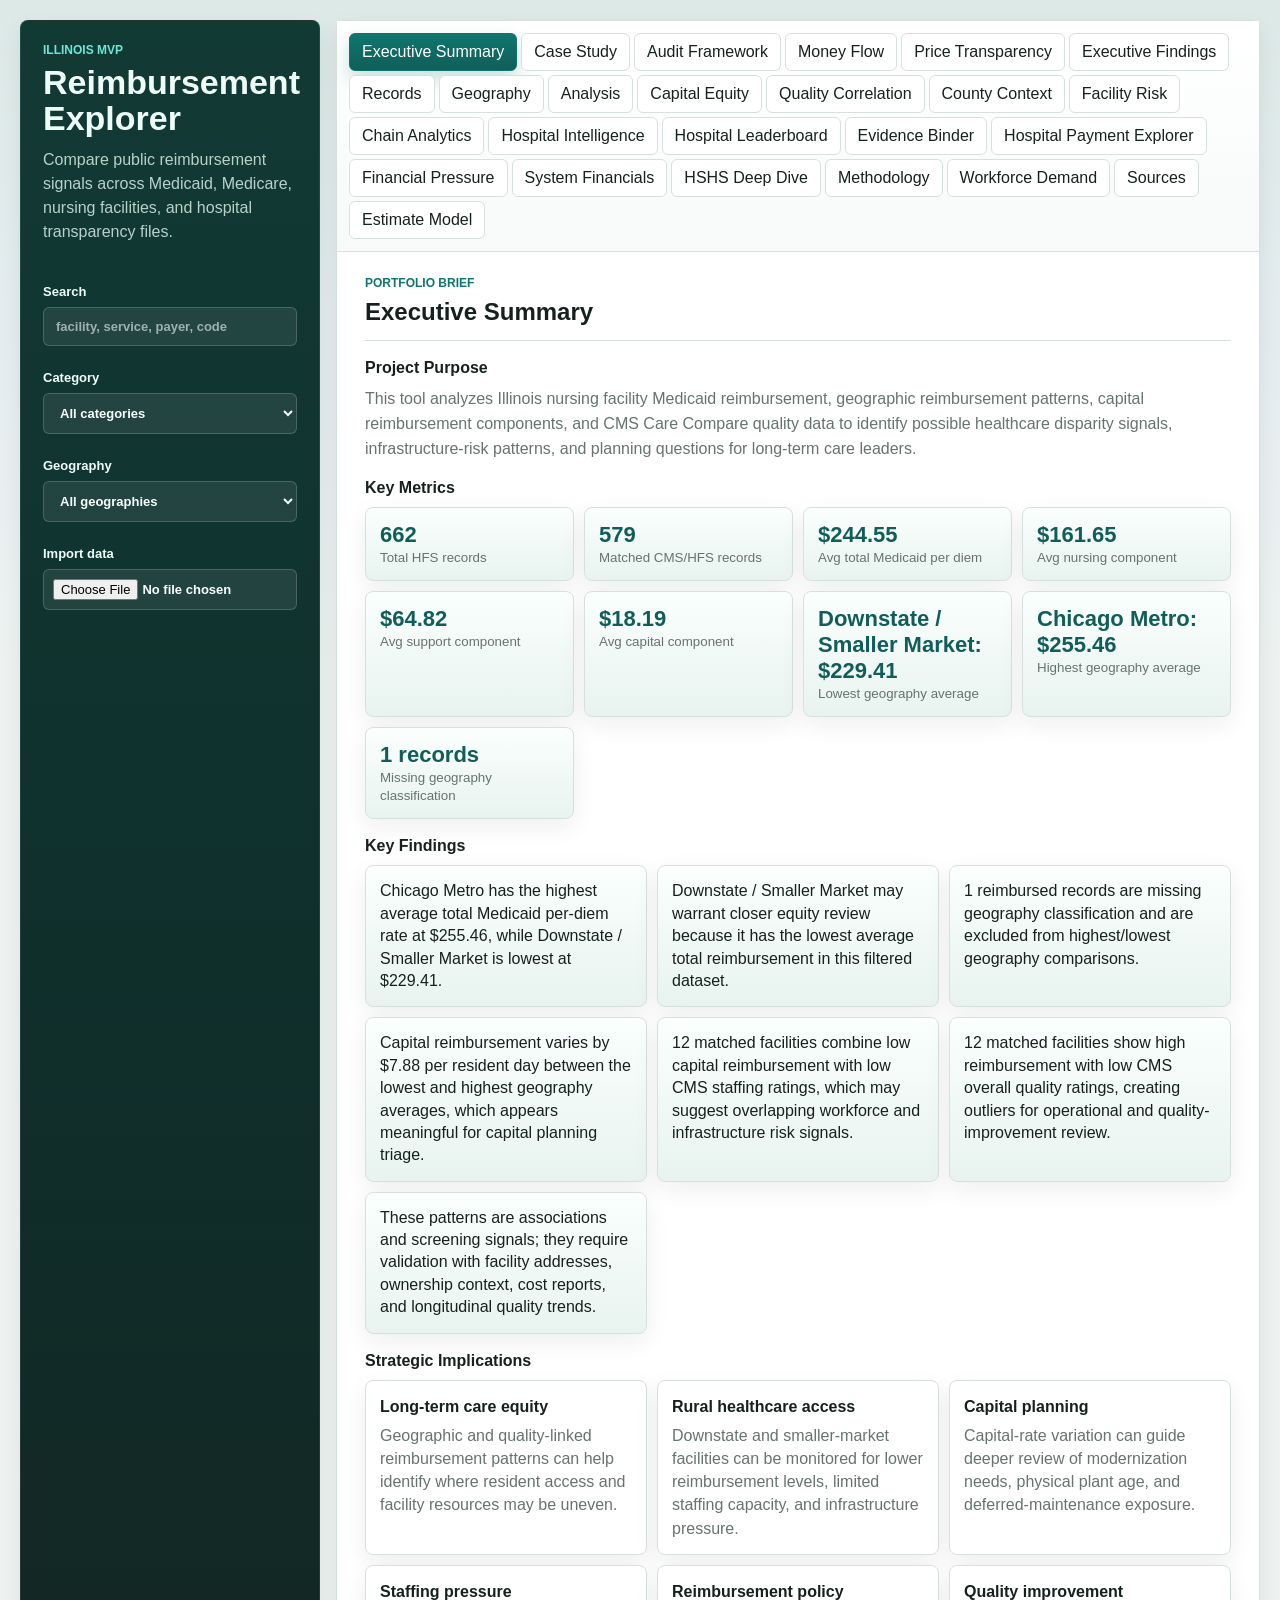
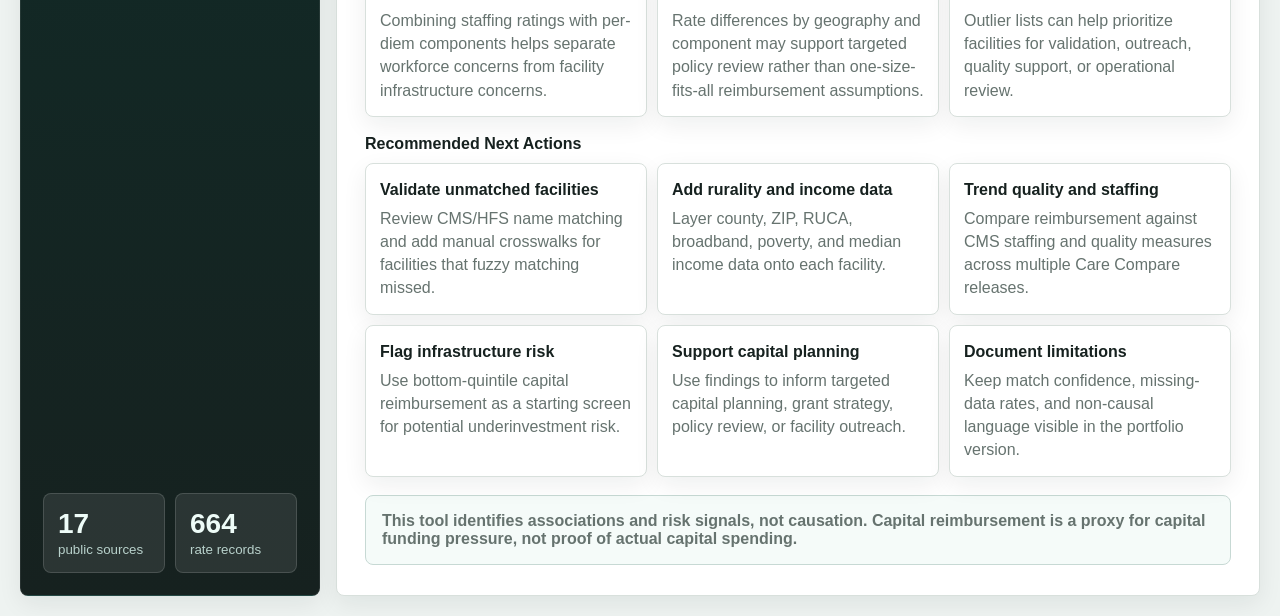
==== commit 7af65ba0: "Add HSHS system deep dive" ====
--- a/index.html
+++ b/index.html
@@ -74,6 +74,7 @@
             <button class="tab" data-tab="payment">Hospital Payment Explorer</button>
             <button class="tab" data-tab="pressure">Financial Pressure</button>
             <button class="tab" data-tab="systemFinance">System Financials</button>
+            <button class="tab" data-tab="hshsDeepDive">HSHS Deep Dive</button>
             <button class="tab" data-tab="methodology">Methodology</button>
             <button class="tab" data-tab="workforce">Workforce Demand</button>
             <button class="tab" data-tab="sources">Sources</button>
@@ -915,6 +916,44 @@
             </section>
           </section>
 
+          <section id="hshsDeepDivePanel" class="panel" aria-labelledby="hshsDeepDive">
+            <div class="panel-head">
+              <div>
+                <p class="eyebrow">HSHS focused audit</p>
+                <h2>Hospital Sisters Health System Deep Dive</h2>
+              </div>
+            </div>
+            <div class="callout muted-callout">
+              This page keeps HSHS system evidence, Illinois facility HCRIS rows, public payment/price evidence, and missing proof items separated. It is designed to answer whether a weak facility signal is also a weak system signal, or whether system capacity, access role, mission, liquidity, debt, or payer mix still need validation.
+            </div>
+            <section class="summary-section">
+              <h3>HSHS Audit Snapshot</h3>
+              <div id="hshsMetricCards" class="executive-metrics"></div>
+            </section>
+            <div class="hshs-deep-dive-grid">
+              <section>
+                <h3>What Public Data Says Now</h3>
+                <div id="hshsNarrativeCards" class="finding-list compact-findings"></div>
+              </section>
+              <section>
+                <h3>Can It Still Operate?</h3>
+                <div id="hshsContinuityCards" class="operating-context"></div>
+              </section>
+            </div>
+            <section class="summary-section">
+              <h3>Illinois HSHS Hospitals</h3>
+              <div id="hshsHospitalRows" class="data-table wide"></div>
+            </section>
+            <section class="summary-section">
+              <h3>Proof Queue</h3>
+              <div id="hshsProofQueue" class="data-table wide"></div>
+            </section>
+            <section class="summary-section">
+              <h3>Source Trail</h3>
+              <div id="hshsSourceRows" class="data-table wide"></div>
+            </section>
+          </section>
+
           <section id="sourcesPanel" class="panel" aria-labelledby="sources">
             <div class="panel-head">
               <div>
--- a/styles.css
+++ b/styles.css
@@ -1745,6 +1745,47 @@
   min-width: 1220px;
 }
 
+.hshs-deep-dive-grid {
+  display: grid;
+  gap: 18px;
+  grid-template-columns: repeat(2, minmax(0, 1fr));
+}
+
+.table-row.hshs-hospital-row {
+  grid-template-columns: minmax(300px, 1.2fr) repeat(3, minmax(95px, 0.36fr)) minmax(190px, 0.72fr) minmax(250px, 1fr) minmax(340px, 1.25fr);
+  min-width: 1320px;
+  cursor: pointer;
+}
+
+.table-row.hshs-hospital-row:hover {
+  border-color: #99d8ca;
+  background: #f7fbf8;
+}
+
+.table-row.hshs-proof-row {
+  grid-template-columns: minmax(260px, 1fr) minmax(120px, 0.35fr) minmax(290px, 1.1fr) minmax(330px, 1.2fr);
+  min-width: 1000px;
+}
+
+.table-row.hshs-source-row {
+  grid-template-columns: minmax(260px, 1.1fr) minmax(105px, 0.35fr) minmax(300px, 1.1fr);
+  min-width: 760px;
+}
+
+.hshs-proof-row a,
+.hshs-source-row a {
+  color: var(--accent);
+  display: inline-block;
+  font-size: 12px;
+  font-weight: 800;
+  margin-top: 4px;
+  text-decoration: none;
+}
+
+.hshs-continuity-grid {
+  grid-template-columns: repeat(2, minmax(0, 1fr));
+}
+
 .system-extraction-row a {
   color: var(--accent);
   display: inline-block;
@@ -1794,6 +1835,9 @@
 .system-finance-row div,
 .facility-system-row div,
 .system-extraction-row div,
+.hshs-hospital-row div,
+.hshs-proof-row div,
+.hshs-source-row div,
 .enforcement-row div,
 .penalty-event-row div,
 .deficiency-row div {
@@ -2518,6 +2562,8 @@
     .operating-context-split,
     .system-finance-header,
     .system-finance-split,
+    .hshs-deep-dive-grid,
+    .hshs-continuity-grid,
     .benchmark-domain-grid,
     .benchmark-evidence-strip,
     .benchmark-row,
@@ -2588,6 +2634,9 @@
   .table-row.system-finance-row,
   .table-row.facility-system-row,
   .table-row.system-extraction-row,
+  .table-row.hshs-hospital-row,
+  .table-row.hshs-proof-row,
+  .table-row.hshs-source-row,
   .table-row.enforcement-row,
   .table-row.penalty-event-row,
   .table-row.deficiency-row,
@@ -2615,6 +2664,9 @@
   .table-row.system-finance-row,
   .table-row.facility-system-row,
   .table-row.system-extraction-row,
+  .table-row.hshs-hospital-row,
+  .table-row.hshs-proof-row,
+  .table-row.hshs-source-row,
   .table-row.enforcement-row,
   .table-row.penalty-event-row,
   .table-row.deficiency-row,
@@ -2913,7 +2965,42 @@
 }
 
 @media (max-width: 920px) {
+  .shell {
+    padding: 12px;
+  }
+
+  .workspace {
+    grid-template-columns: minmax(0, 1fr);
+    max-width: 100%;
+  }
+
   .sidebar {
+    min-height: auto;
     position: static;
   }
-}
+
+  .content {
+    width: 100%;
+  }
+
+  .executive-metrics,
+  .summary-grid,
+  .finding-list,
+  .hshs-deep-dive-grid,
+  .hshs-continuity-grid,
+  .operating-context-grid,
+  .risk-dashboard-grid,
+  .policy-grid,
+  .strategy-grid,
+  .money-flow-grid,
+  .landscape-grid {
+    grid-template-columns: 1fr;
+  }
+
+  .table-row.hshs-hospital-row,
+  .table-row.hshs-proof-row,
+  .table-row.hshs-source-row {
+    grid-template-columns: 1fr;
+    min-width: 0;
+  }
+}
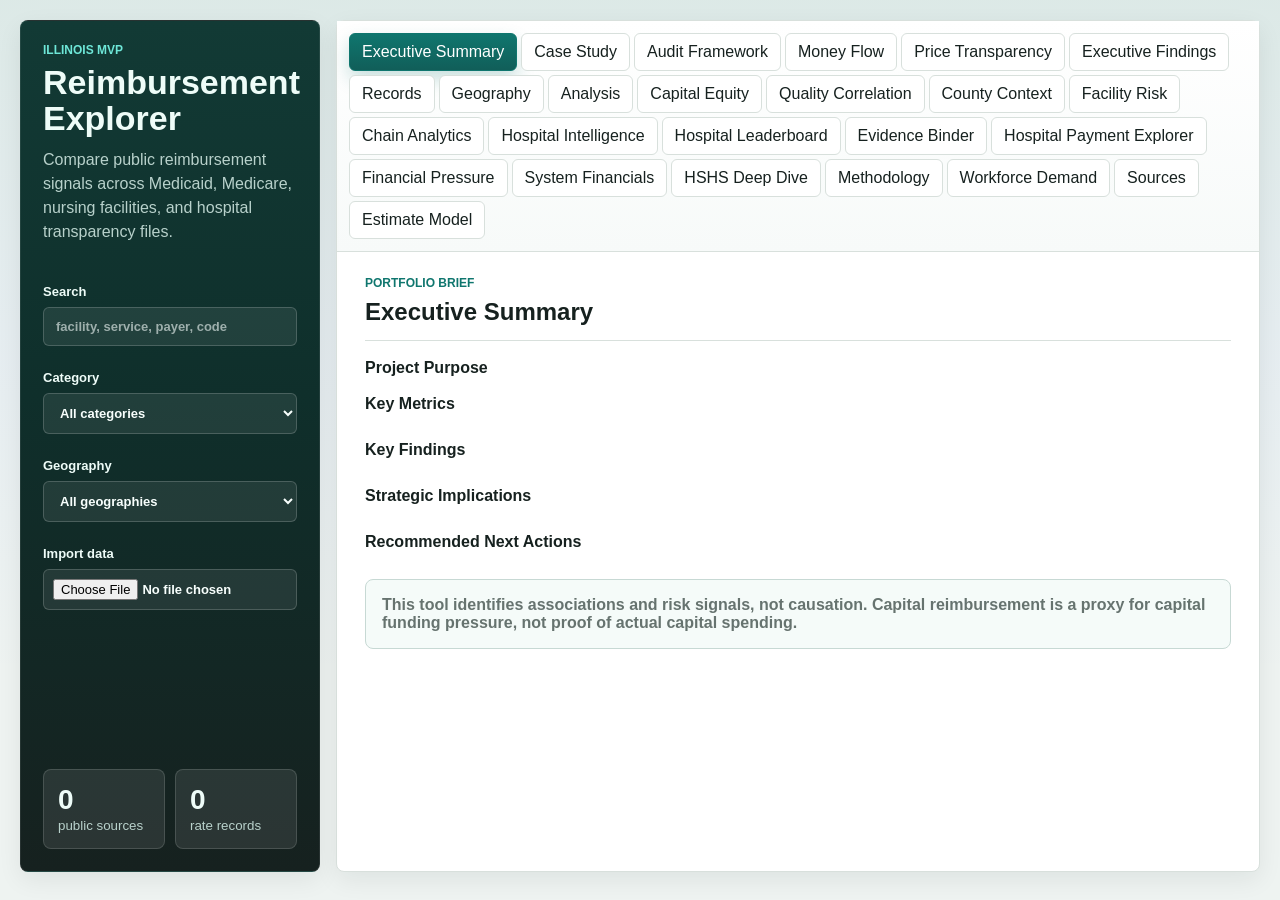
==== commit 41005124: "Add HSHS audited capacity facts" ====
--- a/index.html
+++ b/index.html
@@ -4,7 +4,7 @@
     <meta charset="utf-8">
     <meta name="viewport" content="width=device-width, initial-scale=1">
     <title>Illinois Reimbursement Explorer</title>
-    <link rel="stylesheet" href="styles.css?v=2026-05-26-case-study-1">
+    <link rel="stylesheet" href="styles.css?v=2026-05-28-hshs-audit-1">
   </head>
   <body>
     <main class="shell">
@@ -1006,6 +1006,6 @@
         </section>
       </section>
     </main>
-    <script src="app.js?v=2026-05-26-case-study-1"></script>
+    <script src="app.js?v=2026-05-28-hshs-audit-1"></script>
   </body>
 </html>
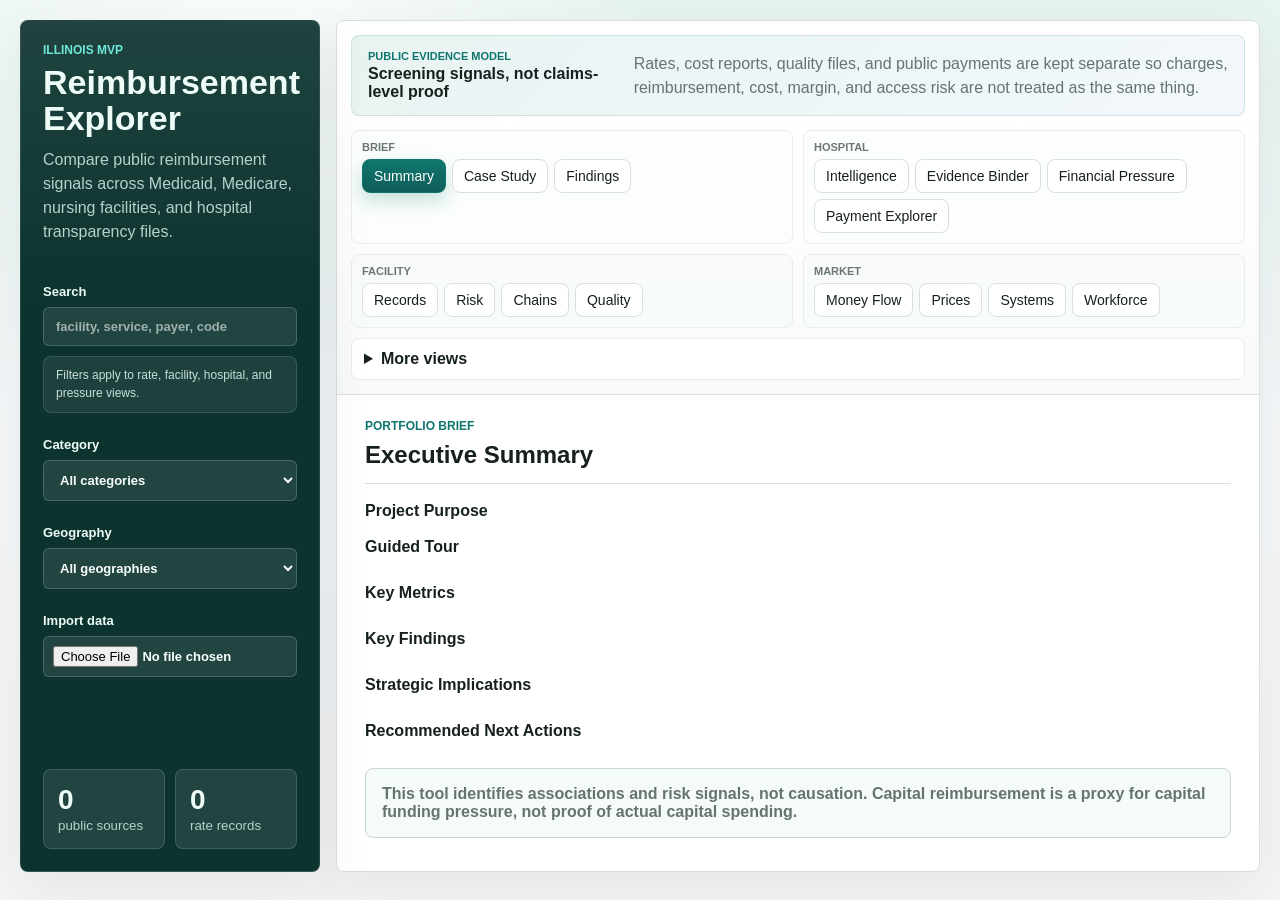
==== commit e7c7e0e7: "Add guided reimbursement explorer flow" ====
--- a/index.html
+++ b/index.html
@@ -20,6 +20,7 @@
             <span>Search</span>
             <input id="searchInput" type="search" placeholder="facility, service, payer, code">
           </label>
+          <p id="filterStatus" class="filter-status">Filters apply to rate, facility, hospital, and pressure views.</p>
 
           <label class="field">
             <span>Category</span>
@@ -53,32 +54,56 @@
         </aside>
 
         <section class="content">
+          <section class="evidence-rail" aria-label="Evidence limits">
+            <div>
+              <span>Public evidence model</span>
+              <strong>Screening signals, not claims-level proof</strong>
+            </div>
+            <p>Rates, cost reports, quality files, and public payments are kept separate so charges, reimbursement, cost, margin, and access risk are not treated as the same thing.</p>
+          </section>
           <nav class="tabs" aria-label="Dashboard sections">
-            <button class="tab active" data-tab="executive">Executive Summary</button>
-            <button class="tab" data-tab="caseStudy">Case Study</button>
-            <button class="tab" data-tab="audit">Audit Framework</button>
-            <button class="tab" data-tab="moneyFlow">Money Flow</button>
-            <button class="tab" data-tab="priceTransparency">Price Transparency</button>
-            <button class="tab" data-tab="findings">Executive Findings</button>
-            <button class="tab" data-tab="records">Records</button>
-            <button class="tab" data-tab="geography">Geography</button>
-            <button class="tab" data-tab="analysis">Analysis</button>
-            <button class="tab" data-tab="capital">Capital Equity</button>
-            <button class="tab" data-tab="quality">Quality Correlation</button>
-            <button class="tab" data-tab="county">County Context</button>
-            <button class="tab" data-tab="facilityRisk">Facility Risk</button>
-            <button class="tab" data-tab="chain">Chain Analytics</button>
-            <button class="tab" data-tab="hospital">Hospital Intelligence</button>
-            <button class="tab" data-tab="leaderboard">Hospital Leaderboard</button>
-            <button class="tab" data-tab="binder">Evidence Binder</button>
-            <button class="tab" data-tab="payment">Hospital Payment Explorer</button>
-            <button class="tab" data-tab="pressure">Financial Pressure</button>
-            <button class="tab" data-tab="systemFinance">System Financials</button>
-            <button class="tab" data-tab="hshsDeepDive">HSHS Deep Dive</button>
-            <button class="tab" data-tab="methodology">Methodology</button>
-            <button class="tab" data-tab="workforce">Workforce Demand</button>
-            <button class="tab" data-tab="sources">Sources</button>
-            <button class="tab" data-tab="model">Estimate Model</button>
+            <div class="nav-group nav-group-primary" data-nav-group="brief">
+              <span class="nav-group-label">Brief</span>
+              <button class="tab active" data-tab="executive" data-nav-group="brief">Summary</button>
+              <button class="tab" data-tab="caseStudy" data-nav-group="brief">Case Study</button>
+              <button class="tab" data-tab="findings" data-nav-group="brief">Findings</button>
+            </div>
+            <div class="nav-group nav-group-primary" data-nav-group="hospital">
+              <span class="nav-group-label">Hospital</span>
+              <button class="tab" data-tab="hospital" data-nav-group="hospital">Intelligence</button>
+              <button class="tab" data-tab="binder" data-nav-group="hospital">Evidence Binder</button>
+              <button class="tab" data-tab="pressure" data-nav-group="hospital">Financial Pressure</button>
+              <button class="tab" data-tab="payment" data-nav-group="hospital">Payment Explorer</button>
+            </div>
+            <div class="nav-group" data-nav-group="facility">
+              <span class="nav-group-label">Facility</span>
+              <button class="tab" data-tab="records" data-nav-group="facility">Records</button>
+              <button class="tab" data-tab="facilityRisk" data-nav-group="facility">Risk</button>
+              <button class="tab" data-tab="chain" data-nav-group="facility">Chains</button>
+              <button class="tab" data-tab="quality" data-nav-group="facility">Quality</button>
+            </div>
+            <div class="nav-group" data-nav-group="market">
+              <span class="nav-group-label">Market</span>
+              <button class="tab" data-tab="moneyFlow" data-nav-group="market">Money Flow</button>
+              <button class="tab" data-tab="priceTransparency" data-nav-group="market">Prices</button>
+              <button class="tab" data-tab="systemFinance" data-nav-group="market">Systems</button>
+              <button class="tab" data-tab="workforce" data-nav-group="market">Workforce</button>
+            </div>
+            <details class="nav-more">
+              <summary>More views</summary>
+              <div class="nav-more-grid">
+                <button class="tab" data-tab="audit" data-nav-group="more">Audit Framework</button>
+                <button class="tab" data-tab="geography" data-nav-group="more">Geography</button>
+                <button class="tab" data-tab="analysis" data-nav-group="more">Analysis</button>
+                <button class="tab" data-tab="capital" data-nav-group="more">Capital Equity</button>
+                <button class="tab" data-tab="county" data-nav-group="more">County Context</button>
+                <button class="tab" data-tab="leaderboard" data-nav-group="more">Leaderboard</button>
+                <button class="tab" data-tab="hshsDeepDive" data-nav-group="more">HSHS Deep Dive</button>
+                <button class="tab" data-tab="methodology" data-nav-group="more">Methodology</button>
+                <button class="tab" data-tab="sources" data-nav-group="more">Sources</button>
+                <button class="tab" data-tab="model" data-nav-group="more">Estimate Model</button>
+              </div>
+            </details>
           </nav>
 
           <section id="executivePanel" class="panel active" aria-labelledby="executive">
@@ -93,6 +118,10 @@
               <p id="projectPurpose" class="summary-copy"></p>
             </section>
             <section class="summary-section">
+              <h3>Guided Tour</h3>
+              <div id="guidedTour" class="guided-tour"></div>
+            </section>
+            <section class="summary-section">
               <h3>Key Metrics</h3>
               <div id="executiveMetricCards" class="executive-metrics"></div>
             </section>
@@ -123,6 +152,10 @@
             <div class="callout muted-callout">
               This case study explains the project as a healthcare economics, reimbursement intelligence, and disparity analytics portfolio piece. Findings are screening signals and should be validated before operational, financial, or policy decisions.
             </div>
+            <section class="summary-section">
+              <h3>Flagship Case</h3>
+              <div id="flagshipCase" class="flagship-case"></div>
+            </section>
             <section class="summary-section">
               <h3>Project Narrative</h3>
               <div id="caseStudyNarrative" class="narrative-box"></div>
@@ -787,6 +820,16 @@
               <div id="pressureMetricCards" class="executive-metrics"></div>
             </section>
             <section class="summary-section">
+              <h3>Safety-Net Operating Pressure</h3>
+              <div class="callout muted-callout">
+                This view translates the safety-net hospital budgeting problem into public-data indicators: public payer
+                mix, thin operating margin, labor cost pressure, uncompensated care, liquidity, and realistic discharge
+                support needs. It identifies operating pressure signals, not confirmed distress or management failure.
+              </div>
+              <div id="safetyNetMetricCards" class="executive-metrics"></div>
+              <div id="safetyNetFindingCards" class="finding-list"></div>
+            </section>
+            <section class="summary-section">
               <h3>What To Investigate</h3>
               <div id="pressureFindingCards" class="finding-list"></div>
             </section>
@@ -801,6 +844,10 @@
               </section>
             </div>
             <section class="summary-section">
+              <h3>Safety-Net Watchlist</h3>
+              <div id="safetyNetHospitalRows" class="data-table wide"></div>
+            </section>
+            <section class="summary-section">
               <h3>Why Can It Still Operate?</h3>
               <div id="pressureOperatingContext" class="operating-context"></div>
             </section>
@@ -870,6 +917,38 @@
               <h3>Market Landscape</h3>
               <div id="careerLandscape" class="workforce-landscape"></div>
             </section>
+            <section class="summary-section">
+              <h3>Compensation & Pay Signals</h3>
+              <div id="compensationMetricCards" class="executive-metrics"></div>
+            </section>
+            <section class="summary-section">
+              <h3>Knoxville Emergency Medicine Pay Snapshot</h3>
+              <div class="callout muted-callout">
+                Knoxville emergency medicine physician pay is shown as a market benchmark only. It is not tied to
+                Illinois facility reimbursement and does not prove what any individual physician, hospital, or staffing
+                group actually earns or pays.
+              </div>
+              <div id="knoxvilleEmPayCards" class="executive-metrics"></div>
+              <div id="knoxvilleEmPayRows" class="data-table wide"></div>
+            </section>
+            <section class="summary-section">
+              <h3>HCRIS Payroll Signal</h3>
+              <div id="wageSignalRows" class="data-table wide"></div>
+            </section>
+            <section class="summary-section">
+              <h3>Public Pay Data Sources</h3>
+              <div id="paySourceRows" class="data-table"></div>
+            </section>
+            <div class="risk-dashboard-grid">
+              <section class="summary-section">
+                <h3>Posted Pay Range Capture</h3>
+                <div id="payRangeRows" class="data-table wide"></div>
+              </section>
+              <section class="summary-section">
+                <h3>Selected Facility Compensation Profile</h3>
+                <div id="compensationDrilldown" class="drilldown-card"></div>
+              </section>
+            </div>
             <section class="summary-section">
               <h3>Facility Careers Observations</h3>
               <div id="careersRows" class="data-table wide"></div>
@@ -1006,6 +1085,6 @@
         </section>
       </section>
     </main>
-    <script src="app.js?v=2026-05-28-hshs-audit-1"></script>
+    <script src="app.js?v=2026-06-02-safety-net-pressure"></script>
   </body>
 </html>
--- a/styles.css
+++ b/styles.css
@@ -1679,6 +1679,19 @@
   min-width: 860px;
 }
 
+.table-row.wage-signal-row {
+  grid-template-columns: minmax(240px, 1.1fr) minmax(140px, 0.55fr) minmax(180px, 0.7fr);
+  min-width: 700px;
+}
+
+.wage-signal-row .numeric {
+  white-space: normal;
+}
+
+.wage-signal-row .numeric small {
+  display: block;
+}
+
 .table-row.capital-geography-row {
   grid-template-columns: minmax(240px, 1.3fr) repeat(3, minmax(92px, 0.45fr));
   min-width: 620px;
@@ -1712,6 +1725,17 @@
   grid-template-columns: minmax(280px, 1.4fr) 90px repeat(4, minmax(92px, 0.42fr)) minmax(180px, 0.8fr) 95px minmax(190px, 0.8fr);
   min-width: 1320px;
   cursor: pointer;
+}
+
+.table-row.safety-net-row {
+  grid-template-columns: minmax(300px, 1.35fr) 90px repeat(5, minmax(105px, 0.45fr));
+  min-width: 1120px;
+  cursor: pointer;
+}
+
+.table-row.safety-net-row:hover {
+  border-color: #99d8ca;
+  background: #f7fbf8;
 }
 
 .table-row.system-financial-row {
@@ -2622,14 +2646,16 @@
   .table-row.county-risk-row,
   .table-row.methodology-row,
   .table-row.careers-row,
+  .table-row.wage-signal-row,
   .table-row.price-status-row,
   .table-row.price-quality-row,
   .table-row.price-source-row,
   .table-row.price-basket-row,
   .table-row.binder-price-basket-row,
-  .table-row.binder-payer-spread-row,
-  .table-row.binder-peer-row,
-  .table-row.system-financial-row,
+    .table-row.binder-payer-spread-row,
+    .table-row.binder-peer-row,
+    .table-row.safety-net-row,
+    .table-row.system-financial-row,
   .table-row.system-financial-fact-row,
   .table-row.system-finance-row,
   .table-row.facility-system-row,
@@ -2652,14 +2678,16 @@
   .table-row.county-row,
   .table-row.county-risk-row,
   .table-row.careers-row,
+  .table-row.wage-signal-row,
   .table-row.price-status-row,
   .table-row.price-quality-row,
   .table-row.price-source-row,
   .table-row.price-basket-row,
   .table-row.binder-price-basket-row,
-  .table-row.binder-payer-spread-row,
-  .table-row.binder-peer-row,
-  .table-row.system-financial-row,
+    .table-row.binder-payer-spread-row,
+    .table-row.binder-peer-row,
+    .table-row.safety-net-row,
+    .table-row.system-financial-row,
   .table-row.system-financial-fact-row,
   .table-row.system-finance-row,
   .table-row.facility-system-row,
@@ -2747,8 +2775,10 @@
 
 body {
   background:
-    linear-gradient(180deg, rgba(15, 118, 110, 0.08), rgba(37, 99, 235, 0.04) 360px, transparent 680px),
+    radial-gradient(circle at 20% -10%, rgba(255, 255, 255, 0.95), transparent 26rem),
+    linear-gradient(180deg, rgba(230, 244, 241, 0.92), rgba(246, 248, 250, 0.98) 420px, #f5f5f7 760px),
     var(--paper);
+  font-family: -apple-system, BlinkMacSystemFont, "SF Pro Text", "Segoe UI", Arial, Helvetica, sans-serif;
 }
 
 .shell {
@@ -2763,14 +2793,16 @@
 
 .sidebar,
 .content {
-  box-shadow: var(--shadow-soft);
+  box-shadow: 0 18px 60px rgba(26, 39, 36, 0.08);
 }
 
 .sidebar {
   position: sticky;
   top: 20px;
-  background: linear-gradient(180deg, #123a35 0%, #0f2f2b 44%, #16211f 100%);
-  border-color: rgba(255, 255, 255, 0.08);
+  background:
+    linear-gradient(180deg, rgba(255, 255, 255, 0.08), transparent 34%),
+    #0d332f;
+  border-color: rgba(255, 255, 255, 0.1);
   color: #eefcf8;
 }
 
@@ -2790,8 +2822,15 @@
 .field input,
 .field select {
   border-color: rgba(255, 255, 255, 0.18);
-  background: rgba(255, 255, 255, 0.08);
+  background: rgba(255, 255, 255, 0.09);
   color: #f8fffd;
+  outline: none;
+}
+
+.field input:focus,
+.field select:focus {
+  border-color: rgba(255, 213, 102, 0.95);
+  box-shadow: 0 0 0 3px rgba(255, 213, 102, 0.16);
 }
 
 .field input::placeholder {
@@ -2807,8 +2846,60 @@
   background: rgba(255, 255, 255, 0.09);
 }
 
+.filter-status {
+  margin: -14px 0 0;
+  padding: 10px 12px;
+  border: 1px solid rgba(255, 255, 255, 0.12);
+  border-radius: 8px;
+  background: rgba(255, 255, 255, 0.07);
+  color: #c9dfda;
+  font-size: 12px;
+  line-height: 1.45;
+}
+
+.evidence-rail {
+  display: grid;
+  grid-template-columns: minmax(220px, 0.42fr) minmax(0, 1fr);
+  gap: 16px;
+  align-items: center;
+  margin: 14px 14px 0;
+  padding: 14px 16px;
+  border: 1px solid rgba(15, 118, 110, 0.14);
+  border-radius: 8px;
+  background:
+    linear-gradient(135deg, rgba(15, 118, 110, 0.08), rgba(37, 99, 235, 0.04)),
+    #fbfefd;
+}
+
+.evidence-rail span,
+.nav-group-label {
+  display: block;
+  color: var(--accent);
+  font-size: 11px;
+  font-weight: 800;
+  letter-spacing: 0;
+  text-transform: uppercase;
+}
+
+.evidence-rail strong {
+  display: block;
+  margin-top: 3px;
+  font-size: 16px;
+}
+
+.evidence-rail p {
+  margin: 0;
+  color: var(--muted);
+  line-height: 1.45;
+}
+
 .tabs {
-  background: linear-gradient(180deg, #ffffff, #f7faf9);
+  display: grid;
+  grid-template-columns: repeat(2, minmax(280px, 1fr));
+  gap: 10px;
+  align-items: stretch;
+  background: linear-gradient(180deg, #ffffff, #f8faf9);
+  padding: 14px;
 }
 
 .tab,
@@ -2828,6 +2919,62 @@
   background: linear-gradient(180deg, var(--accent), var(--accent-dark));
   border-color: var(--accent);
   box-shadow: 0 8px 18px rgba(15, 118, 110, 0.22);
+}
+
+.nav-group {
+  display: flex;
+  flex-wrap: wrap;
+  gap: 6px;
+  align-content: start;
+  min-width: 0;
+  padding: 10px;
+  border: 1px solid #e8eeeb;
+  border-radius: 8px;
+  background: rgba(248, 251, 250, 0.9);
+}
+
+.nav-group.active,
+.nav-more.active {
+  border-color: rgba(15, 118, 110, 0.34);
+  background: #f3faf8;
+}
+
+.nav-group-label {
+  flex: 0 0 100%;
+  color: #6b7773;
+}
+
+.nav-group-primary {
+  background: #fbfefd;
+}
+
+.nav-more {
+  grid-column: 1 / -1;
+  border: 1px solid #e8eeeb;
+  border-radius: 8px;
+  background: #fff;
+}
+
+.nav-more summary {
+  cursor: pointer;
+  padding: 11px 12px;
+  color: var(--ink);
+  font-weight: 750;
+}
+
+.nav-more-grid {
+  display: flex;
+  flex-wrap: wrap;
+  gap: 6px;
+  padding: 0 10px 10px;
+}
+
+.nav-group .tab,
+.nav-more .tab {
+  min-height: 34px;
+  border-radius: 8px;
+  padding: 7px 11px;
+  font-size: 14px;
 }
 
 .button,
@@ -2899,6 +3046,151 @@
   max-width: 100%;
 }
 
+.guided-tour {
+  display: grid;
+  grid-template-columns: repeat(5, minmax(160px, 1fr));
+  gap: 10px;
+}
+
+.tour-card,
+.flagship-card {
+  border: 1px solid var(--line);
+  border-radius: 8px;
+  background: #fff;
+  box-shadow: var(--shadow-soft);
+}
+
+.tour-card {
+  display: grid;
+  gap: 8px;
+  align-content: start;
+  min-height: 188px;
+  padding: 14px;
+  cursor: pointer;
+  transition: border-color 0.15s ease, transform 0.15s ease, box-shadow 0.15s ease;
+}
+
+.tour-card span {
+  color: var(--accent);
+  font-size: 12px;
+  font-weight: 800;
+}
+
+.tour-card strong {
+  font-size: 15px;
+}
+
+.tour-card p {
+  margin: 0;
+  color: var(--muted);
+  font-size: 13px;
+  line-height: 1.45;
+}
+
+.tour-card .mini-button {
+  justify-self: start;
+  margin-top: auto;
+}
+
+.tour-card:hover {
+  border-color: rgba(15, 118, 110, 0.34);
+  box-shadow: 0 12px 28px rgba(15, 34, 30, 0.08);
+  transform: translateY(-1px);
+}
+
+.flagship-card {
+  display: grid;
+  grid-template-columns: minmax(260px, 0.8fr) minmax(360px, 1.2fr);
+  gap: 16px;
+  padding: 18px;
+  background:
+    linear-gradient(135deg, rgba(15, 118, 110, 0.09), rgba(37, 99, 235, 0.04)),
+    #ffffff;
+}
+
+.flagship-card h4 {
+  margin: 0 0 10px;
+  font-size: 24px;
+  line-height: 1.1;
+}
+
+.flagship-card p {
+  color: var(--muted);
+  line-height: 1.5;
+}
+
+.flagship-metrics {
+  display: grid;
+  grid-template-columns: repeat(3, minmax(0, 1fr));
+  gap: 10px;
+}
+
+.tour-actions {
+  grid-column: 1 / -1;
+  display: flex;
+  flex-wrap: wrap;
+  gap: 8px;
+}
+
+.data-table {
+  max-width: 100%;
+  border-radius: 8px;
+  scroll-padding-inline: 12px;
+}
+
+.data-table.wide {
+  padding: 2px 2px 8px;
+}
+
+.table-row {
+  border-radius: 8px;
+}
+
+.table-row.header {
+  position: sticky;
+  top: 0;
+  z-index: 2;
+}
+
+.table-row > div {
+  min-width: 0;
+}
+
+.numeric,
+.amount,
+.comparison-value,
+.component-value,
+.table-row.system-financial-row > div:nth-child(2),
+.table-row.system-financial-row > div:nth-child(3),
+.table-row.system-financial-row > div:nth-child(4),
+.table-row.system-financial-fact-row > div:nth-child(2),
+.table-row.system-financial-fact-row > div:nth-child(3),
+.table-row.system-financial-fact-row > div:nth-child(4),
+.table-row.system-finance-row > div:nth-child(2),
+.table-row.system-finance-row > div:nth-child(3),
+.table-row.system-finance-row > div:nth-child(4) {
+  font-size: clamp(12px, 0.84vw, 14px);
+  font-variant-numeric: tabular-nums;
+  overflow-wrap: normal;
+  text-align: right;
+  white-space: nowrap;
+}
+
+.table-row.system-financial-row {
+  grid-template-columns: minmax(300px, 1.2fr) repeat(3, minmax(150px, 0.5fr)) minmax(360px, 1.35fr) 90px;
+  min-width: 1320px;
+}
+
+.table-row.system-financial-fact-row {
+  grid-template-columns: minmax(300px, 1.15fr) repeat(4, minmax(145px, 0.45fr)) minmax(300px, 1fr) minmax(360px, 1.25fr);
+  min-width: 1480px;
+}
+
+.table-row.system-finance-row {
+  grid-template-columns: minmax(310px, 1.25fr) repeat(4, minmax(145px, 0.45fr)) minmax(320px, 1fr);
+  min-width: 1240px;
+}
+
 .drilldown-card {
   min-height: 260px;
 }
@@ -2981,6 +3273,25 @@
 
   .content {
     width: 100%;
+  }
+
+  .evidence-rail,
+  .tabs,
+  .guided-tour,
+  .flagship-card {
+    grid-template-columns: 1fr;
+  }
+
+  .flagship-metrics {
+    grid-template-columns: repeat(2, minmax(0, 1fr));
+  }
+
+  .evidence-rail {
+    margin: 10px 10px 0;
+  }
+
+  .nav-more {
+    grid-column: auto;
   }
 
   .executive-metrics,
